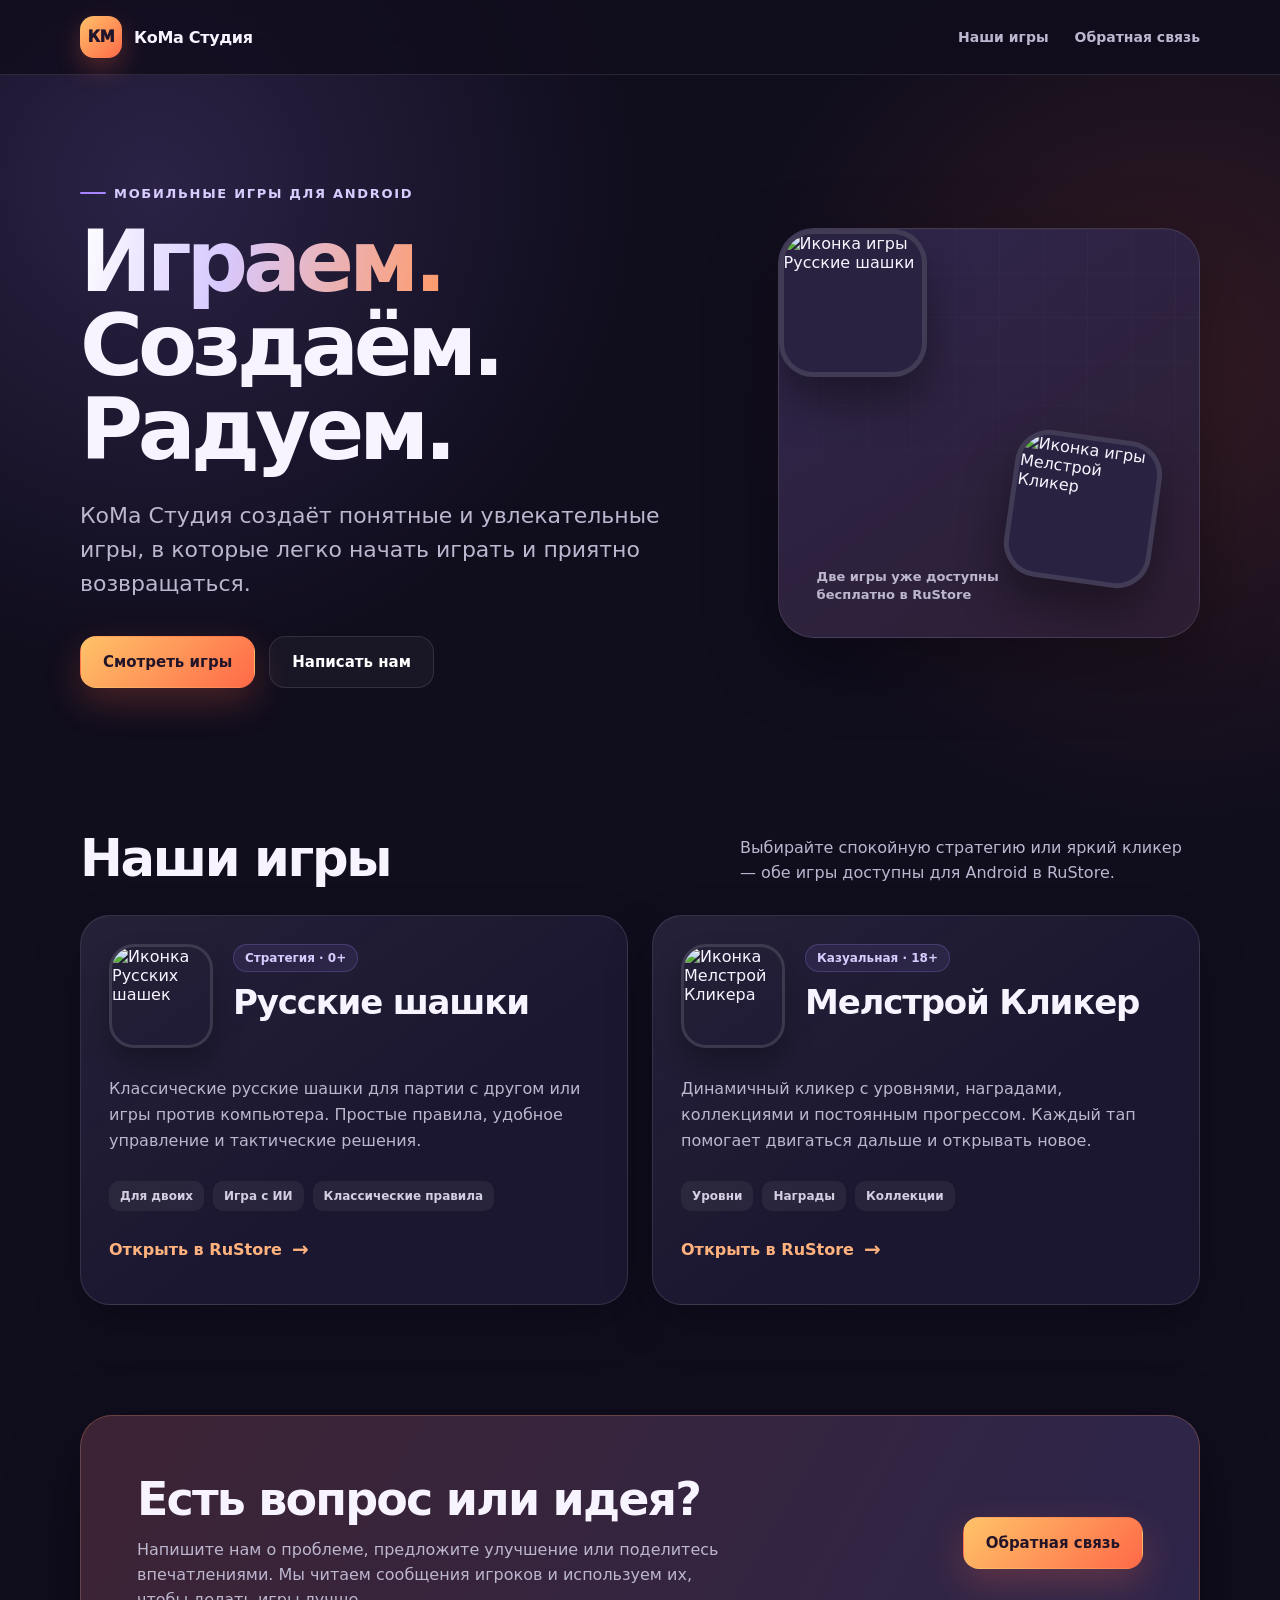
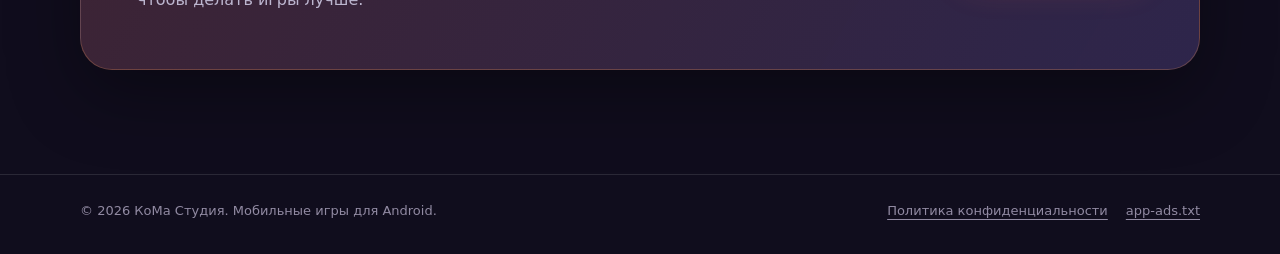
==== index.html @ 0d075122 "Исправить открытие формы из меню" ====
<!doctype html>
<html lang="ru">
<head>
  <meta charset="utf-8">
  <meta name="viewport" content="width=device-width, initial-scale=1">
  <meta name="theme-color" content="#17132a">
  <meta name="description" content="КоМа Студия — мобильные игры для Android. Играйте в русские шашки и яркий кликер, скачивайте игры в RuStore.">
  <meta property="og:type" content="website">
  <meta property="og:locale" content="ru_RU">
  <meta property="og:title" content="КоМа Студия — мобильные игры">
  <meta property="og:description" content="Наши игры для Android: русские шашки и яркий кликер. Скачать бесплатно в RuStore.">
  <meta property="og:image" content="https://kezerio.github.io/og.png">
  <meta property="og:url" content="https://kezerio.github.io/">
  <meta name="twitter:card" content="summary_large_image">
  <meta name="twitter:title" content="КоМа Студия — мобильные игры">
  <meta name="twitter:description" content="Наши игры для Android: русские шашки и яркий кликер. Скачать бесплатно в RuStore.">
  <meta name="twitter:image" content="https://kezerio.github.io/og.png">
  <title>КоМа Студия — мобильные игры</title>
  <style>
    :root {
      color-scheme: dark;
      --ink: #f8f4ff;
      --muted: #bcb6cf;
      --page: #100d1d;
      --surface: #1b1730;
      --line: rgba(255, 255, 255, 0.11);
      --accent-strong: #ff6948;
      --violet: #a785ff;
      --shadow: 0 24px 70px rgba(0, 0, 0, 0.34);
      font-family: Inter, ui-sans-serif, system-ui, -apple-system, BlinkMacSystemFont, "Segoe UI", sans-serif;
    }

    * { box-sizing: border-box; }
    html { scroll-behavior: smooth; }
    body {
      margin: 0;
      min-width: 320px;
      color: var(--ink);
      background:
        radial-gradient(circle at 12% 10%, rgba(167, 133, 255, 0.18), transparent 30rem),
        radial-gradient(circle at 92% 20%, rgba(255, 105, 72, 0.15), transparent 28rem),
        var(--page);
    }
    a { color: inherit; }
    .shell { width: min(1120px, calc(100% - 40px)); margin: 0 auto; }
    .site-header {
      position: sticky;
      top: 0;
      z-index: 20;
      border-bottom: 1px solid var(--line);
      background: rgba(16, 13, 29, 0.82);
      backdrop-filter: blur(18px);
    }
    .nav {
      min-height: 74px;
      display: flex;
      align-items: center;
      justify-content: space-between;
      gap: 24px;
    }
    .brand {
      display: inline-flex;
      align-items: center;
      gap: 12px;
      text-decoration: none;
      font-weight: 850;
      letter-spacing: -0.02em;
    }
    .brand-mark {
      display: grid;
      place-items: center;
      width: 42px;
      height: 42px;
      border-radius: 14px;
      color: #21152b;
      background: linear-gradient(135deg, #ffc16a, var(--accent-strong));
      box-shadow: 0 10px 26px rgba(255, 105, 72, 0.28);
      font-size: 15px;
      font-weight: 950;
    }
    .nav-links { display: flex; align-items: center; gap: 26px; color: var(--muted); font-size: 14px; font-weight: 700; }
    .nav-links a { text-decoration: none; transition: color 160ms ease; }
    .nav-links a:hover, .nav-links a:focus-visible { color: var(--ink); }
    .hero {
      padding: 104px 0 76px;
      display: grid;
      grid-template-columns: minmax(0, 1.2fr) minmax(280px, 0.8fr);
      align-items: center;
      gap: 64px;
    }
    .eyebrow {
      display: inline-flex;
      align-items: center;
      gap: 8px;
      margin: 0 0 18px;
      color: #d9ccff;
      font-size: 13px;
      font-weight: 850;
      letter-spacing: 0.13em;
      text-transform: uppercase;
    }
    .eyebrow::before { content: ""; width: 26px; height: 2px; border-radius: 999px; background: var(--violet); }
    h1 { max-width: 780px; margin: 0; font-size: clamp(48px, 7vw, 86px); line-height: 0.98; letter-spacing: -0.06em; }
    .gradient-text {
      color: transparent;
      background: linear-gradient(100deg, #fff 0%, #d7c9ff 40%, #ff9a68 100%);
      background-clip: text;
      -webkit-background-clip: text;
    }
    .hero-copy { max-width: 680px; margin: 28px 0 0; color: var(--muted); font-size: clamp(18px, 2vw, 22px); line-height: 1.55; }
    .hero-actions { display: flex; flex-wrap: wrap; gap: 14px; margin-top: 34px; }
    .button {
      display: inline-flex;
      min-height: 52px;
      align-items: center;
      justify-content: center;
      gap: 10px;
      padding: 0 22px;
      border: 1px solid transparent;
      border-radius: 16px;
      font-size: 15px;
      font-weight: 850;
      font-family: inherit;
      cursor: pointer;
      text-decoration: none;
      transition: transform 160ms ease, box-shadow 160ms ease, border-color 160ms ease;
    }
    .button:hover { transform: translateY(-2px); }
    .button-primary {
      color: #241428;
      background: linear-gradient(135deg, #ffc369, var(--accent-strong));
      box-shadow: 0 14px 36px rgba(255, 105, 72, 0.24);
    }
    .button-secondary { border-color: var(--line); background: rgba(255, 255, 255, 0.04); }
    .hero-panel {
      position: relative;
      min-height: 410px;
      overflow: hidden;
      border: 1px solid var(--line);
      border-radius: 36px;
      background: linear-gradient(145deg, rgba(167, 133, 255, 0.14), rgba(255, 105, 72, 0.08)), var(--surface);
      box-shadow: var(--shadow);
    }
    .hero-grid {
      position: absolute;
      inset: 0;
      opacity: 0.18;
      background-image: linear-gradient(rgba(255, 255, 255, 0.14) 1px, transparent 1px), linear-gradient(90deg, rgba(255, 255, 255, 0.14) 1px, transparent 1px);
      background-size: 44px 44px;
      mask-image: linear-gradient(to bottom, #000, transparent);
    }
    .floating-icon {
      position: absolute;
      width: 148px;
      aspect-ratio: 1;
      overflow: hidden;
      border: 5px solid rgba(255, 255, 255, 0.11);
      border-radius: 34px;
      box-shadow: 0 24px 45px rgba(0, 0, 0, 0.38);
      background: #292341;
    }
    .floating-icon img { width: 100%; height: 100%; display: block; object-fit: cover; }
    .floating-icon:first-of-type { top: 54px; left: 44px; transform: rotate(-7deg); }
    .floating-icon:last-of-type { right: 42px; bottom: 54px; transform: rotate(8deg); }
    .panel-label { position: absolute; left: 38px; bottom: 32px; max-width: 190px; margin: 0; color: var(--muted); font-size: 13px; font-weight: 750; line-height: 1.45; }
    .games { padding: 68px 0 110px; }
    .section-heading { display: flex; align-items: end; justify-content: space-between; gap: 24px; margin-bottom: 30px; }
    .section-heading h2 { margin: 0; font-size: clamp(34px, 4vw, 52px); line-height: 1.05; letter-spacing: -0.045em; }
    .section-heading p { max-width: 460px; margin: 0; color: var(--muted); line-height: 1.55; }
    .game-grid { display: grid; grid-template-columns: repeat(2, minmax(0, 1fr)); gap: 24px; }
    .game-card {
      min-height: 390px;
      padding: 28px;
      border: 1px solid var(--line);
      border-radius: 30px;
      background: linear-gradient(145deg, rgba(255, 255, 255, 0.045), transparent 58%), var(--surface);
      box-shadow: 0 18px 50px rgba(0, 0, 0, 0.2);
      transition: transform 180ms ease, border-color 180ms ease;
    }
    .game-card:hover { transform: translateY(-5px); border-color: rgba(255, 255, 255, 0.2); }
    .game-top { display: flex; align-items: flex-start; gap: 20px; }
    .game-icon { width: 104px; aspect-ratio: 1; flex: 0 0 auto; border: 3px solid rgba(255, 255, 255, 0.12); border-radius: 25px; object-fit: cover; box-shadow: 0 16px 28px rgba(0, 0, 0, 0.27); }
    .tag { display: inline-flex; align-items: center; min-height: 28px; padding: 0 11px; border: 1px solid rgba(167, 133, 255, 0.24); border-radius: 999px; color: #d8ccff; background: rgba(167, 133, 255, 0.09); font-size: 12px; font-weight: 850; }
    .game-card h3 { margin: 12px 0 0; font-size: clamp(24px, 3vw, 34px); line-height: 1.08; letter-spacing: -0.035em; }
    .game-description { margin: 28px 0; color: var(--muted); font-size: 16px; line-height: 1.6; }
    .game-meta { display: flex; flex-wrap: wrap; gap: 9px; margin-bottom: 26px; }
    .game-meta span { padding: 8px 11px; border-radius: 10px; color: #d5cee2; background: rgba(255, 255, 255, 0.055); font-size: 12px; font-weight: 750; }
    .card-link { display: inline-flex; align-items: center; gap: 10px; color: #ffb27e; font-weight: 850; text-decoration: none; }
    .card-link::after { content: "→"; font-size: 20px; transition: transform 160ms ease; }
    .card-link:hover::after { transform: translateX(4px); }
    .contact { padding: 0 0 104px; }
    .contact-card {
      display: flex;
      align-items: center;
      justify-content: space-between;
      gap: 40px;
      padding: clamp(30px, 5vw, 56px);
      border: 1px solid rgba(255, 159, 97, 0.25);
      border-radius: 32px;
      background: linear-gradient(120deg, rgba(255, 105, 72, 0.15), rgba(167, 133, 255, 0.13)), var(--surface);
      box-shadow: var(--shadow);
    }
    .contact-card h2 { margin: 0 0 12px; font-size: clamp(30px, 4vw, 46px); letter-spacing: -0.04em; }
    .contact-card p { max-width: 610px; margin: 0; color: var(--muted); line-height: 1.55; }
    footer { padding: 28px 0 36px; border-top: 1px solid var(--line); color: #918aa2; font-size: 13px; }
    .footer-row { display: flex; align-items: center; justify-content: space-between; gap: 24px; }
    .footer-links { display: flex; flex-wrap: wrap; gap: 18px; }
    .footer-links a { text-underline-offset: 4px; }
    body.modal-open { overflow: hidden; }
    .feedback-modal[hidden] { display: none; }
    .feedback-modal {
      position: fixed;
      inset: 0;
      z-index: 100;
      display: grid;
      place-items: center;
      padding: 20px;
      opacity: 0;
      transition: opacity 180ms ease;
    }
    .feedback-modal.is-open { opacity: 1; }
    .modal-backdrop { position: absolute; inset: 0; background: rgba(7, 5, 14, 0.78); backdrop-filter: blur(8px); }
    .modal-dialog {
      position: relative;
      width: min(620px, 100%);
      max-height: calc(100vh - 40px);
      overflow-y: auto;
      padding: clamp(24px, 5vw, 42px);
      border: 1px solid rgba(255, 255, 255, 0.14);
      border-radius: 30px;
      background: linear-gradient(145deg, rgba(167, 133, 255, 0.12), rgba(255, 105, 72, 0.08)), #19152c;
      box-shadow: 0 32px 90px rgba(0, 0, 0, 0.56);
      transform: translateY(14px) scale(0.98);
      transition: transform 180ms ease;
    }
    .feedback-modal.is-open .modal-dialog { transform: translateY(0) scale(1); }
    .modal-close {
      position: absolute;
      top: 18px;
      right: 18px;
      display: grid;
      place-items: center;
      width: 42px;
      height: 42px;
      padding: 0;
      border: 1px solid var(--line);
      border-radius: 14px;
      color: var(--ink);
      background: rgba(255, 255, 255, 0.05);
      font: inherit;
      font-size: 25px;
      cursor: pointer;
    }
    .modal-dialog h2 { margin: 0 52px 10px 0; font-size: clamp(29px, 5vw, 40px); letter-spacing: -0.04em; }
    .modal-intro { margin: 0 0 28px; color: var(--muted); line-height: 1.55; }
    .feedback-form { display: grid; gap: 18px; }
    .form-field { display: grid; gap: 8px; }
    .form-field label { font-size: 14px; font-weight: 800; }
    .form-field input, .form-field textarea {
      width: 100%;
      border: 1px solid rgba(255, 255, 255, 0.14);
      border-radius: 15px;
      color: var(--ink);
      background: rgba(8, 6, 17, 0.48);
      font: inherit;
      font-size: 16px;
      outline: none;
      transition: border-color 160ms ease, box-shadow 160ms ease;
    }
    .form-field input { min-height: 52px; padding: 0 16px; }
    .form-field textarea { min-height: 156px; padding: 14px 16px; line-height: 1.5; resize: vertical; }
    .form-field input:focus, .form-field textarea:focus { border-color: var(--violet); box-shadow: 0 0 0 3px rgba(167, 133, 255, 0.16); }
    .field-meta { display: flex; justify-content: flex-end; color: #958da8; font-size: 12px; }
    .privacy-note { margin: -2px 0 0; color: #a9a1ba; font-size: 12px; line-height: 1.5; }
    .privacy-note a { text-underline-offset: 3px; }
    .form-actions { display: flex; align-items: center; gap: 16px; }
    .form-status { flex: 1; min-height: 22px; margin: 0; color: var(--muted); font-size: 14px; line-height: 1.45; }
    .form-status.is-success { color: #aee9bf; }
    .form-status.is-error { color: #ffb2a2; }
    .feedback-form .button:disabled { cursor: wait; opacity: 0.65; transform: none; }
    .honeypot { position: absolute !important; left: -9999px !important; width: 1px !important; height: 1px !important; overflow: hidden !important; }
    :focus-visible { outline: 3px solid rgba(255, 176, 112, 0.8); outline-offset: 4px; }

    @media (max-width: 860px) {
      .hero { grid-template-columns: 1fr; padding-top: 72px; }
      .hero-panel { min-height: 360px; }
      .section-heading { align-items: flex-start; flex-direction: column; }
      .game-grid { grid-template-columns: 1fr; }
      .contact-card { align-items: flex-start; flex-direction: column; }
    }
    @media (max-width: 620px) {
      .shell { width: min(100% - 28px, 1120px); }
      .nav { min-height: 66px; }
      .nav-links a:first-child { display: none; }
      .nav-links { gap: 16px; }
      .hero { gap: 38px; padding: 58px 0 48px; }
      h1 { font-size: clamp(44px, 15vw, 64px); }
      .hero-copy { font-size: 17px; }
      .hero-actions, .hero-actions .button { width: 100%; }
      .hero-panel { min-height: 300px; border-radius: 26px; }
      .floating-icon { width: 118px; border-radius: 26px; }
      .floating-icon:first-of-type { top: 35px; left: 28px; }
      .floating-icon:last-of-type { right: 26px; bottom: 36px; }
      .panel-label { left: 26px; bottom: 24px; max-width: 150px; font-size: 11px; }
      .games { padding: 46px 0 76px; }
      .game-card { min-height: 0; padding: 22px; border-radius: 24px; }
      .game-icon { width: 82px; border-radius: 20px; }
      .game-card h3 { font-size: 25px; }
      .contact { padding-bottom: 76px; }
      .contact-card { border-radius: 24px; }
      .contact-card .button { width: 100%; }
      .feedback-modal { padding: 10px; align-items: end; }
      .modal-dialog { max-height: calc(100vh - 20px); padding: 26px 20px 22px; border-radius: 24px; }
      .modal-close { top: 14px; right: 14px; }
      .form-actions { align-items: stretch; flex-direction: column-reverse; }
      .feedback-form .button { width: 100%; }
      .footer-row { align-items: flex-start; flex-direction: column; }
    }
    @media (prefers-reduced-motion: reduce) {
      html { scroll-behavior: auto; }
      *, *::before, *::after { transition: none !important; }
    }
  </style>
</head>
<body>
  <header class="site-header">
    <div class="shell nav">
      <a class="brand" href="#top" aria-label="КоМа Студия — на главную"><span class="brand-mark" aria-hidden="true">КМ</span><span>КоМа Студия</span></a>
      <nav class="nav-links" aria-label="Основная навигация"><a href="#games">Наши игры</a><a class="js-open-feedback" href="#feedback-modal">Обратная связь</a></nav>
    </div>
  </header>

  <main id="top">
    <section class="shell hero" aria-labelledby="hero-title">
      <div>
        <p class="eyebrow">Мобильные игры для Android</p>
        <h1 id="hero-title"><span class="gradient-text">Играем.</span><br>Создаём. Радуем.</h1>
        <p class="hero-copy">КоМа Студия создаёт понятные и увлекательные игры, в которые легко начать играть и приятно возвращаться.</p>
        <div class="hero-actions">
          <a class="button button-primary" href="#games">Смотреть игры</a>
          <button class="button button-secondary js-open-feedback" type="button">Написать нам</button>
        </div>
      </div>
      <div class="hero-panel" aria-label="Игры КоМа Студии">
        <div class="hero-grid" aria-hidden="true"></div>
        <div class="floating-icon"><img src="https://static.rustore.ru/imgproxy/S_-r8M7lbxUd-ukBQhzLB4ZWll-Zy1n79whHn_9-prg/preset:vk_og_img/plain/https://static.rustore.ru/2026/8/10/66/apk/2063745241/content/ICON/3715ad90-2285-4666-ab97-f5ab9533d7c9.png@webp" alt="Иконка игры Русские шашки"></div>
        <div class="floating-icon"><img src="https://static.rustore.ru/imgproxy/599ypp7QAMEqnysWEGfSeEv78ctYdh4lO70l325EHQc/preset:vk_og_img/plain/https://static.rustore.ru/2026/3/27/b9/apk/2063703643/content/ICON/18bff51e-37ce-4ab2-9416-0dfbde1bba7f.png@webp" alt="Иконка игры Мелстрой Кликер"></div>
        <p class="panel-label">Две игры уже доступны бесплатно в RuStore</p>
      </div>
    </section>

    <section class="shell games" id="games" aria-labelledby="games-title">
      <div class="section-heading"><h2 id="games-title">Наши игры</h2><p>Выбирайте спокойную стратегию или яркий кликер — обе игры доступны для Android в RuStore.</p></div>
      <div class="game-grid">
        <article class="game-card">
          <div class="game-top">
            <img class="game-icon" src="https://static.rustore.ru/imgproxy/S_-r8M7lbxUd-ukBQhzLB4ZWll-Zy1n79whHn_9-prg/preset:vk_og_img/plain/https://static.rustore.ru/2026/8/10/66/apk/2063745241/content/ICON/3715ad90-2285-4666-ab97-f5ab9533d7c9.png@webp" alt="Иконка Русских шашек">
            <div><span class="tag">Стратегия · 0+</span><h3>Русские шашки</h3></div>
          </div>
          <p class="game-description">Классические русские шашки для партии с другом или игры против компьютера. Простые правила, удобное управление и тактические решения.</p>
          <div class="game-meta" aria-label="Особенности игры"><span>Для двоих</span><span>Игра с ИИ</span><span>Классические правила</span></div>
          <a class="card-link" href="https://www.rustore.ru/catalog/app/com.koma.russiancheckers" target="_blank" rel="noopener noreferrer">Открыть в RuStore</a>
        </article>

        <article class="game-card">
          <div class="game-top">
            <img class="game-icon" src="https://static.rustore.ru/imgproxy/599ypp7QAMEqnysWEGfSeEv78ctYdh4lO70l325EHQc/preset:vk_og_img/plain/https://static.rustore.ru/2026/3/27/b9/apk/2063703643/content/ICON/18bff51e-37ce-4ab2-9416-0dfbde1bba7f.png@webp" alt="Иконка Мелстрой Кликера">
            <div><span class="tag">Казуальная · 18+</span><h3>Мелстрой Кликер</h3></div>
          </div>
          <p class="game-description">Динамичный кликер с уровнями, наградами, коллекциями и постоянным прогрессом. Каждый тап помогает двигаться дальше и открывать новое.</p>
          <div class="game-meta" aria-label="Особенности игры"><span>Уровни</span><span>Награды</span><span>Коллекции</span></div>
          <a class="card-link" href="https://www.rustore.ru/catalog/app/com.mellstroy.clicker" target="_blank" rel="noopener noreferrer">Открыть в RuStore</a>
        </article>
      </div>
    </section>

    <section class="shell contact" id="contact" aria-labelledby="contact-title">
      <div class="contact-card">
        <div><h2 id="contact-title">Есть вопрос или идея?</h2><p>Напишите нам о проблеме, предложите улучшение или поделитесь впечатлениями. Мы читаем сообщения игроков и используем их, чтобы делать игры лучше.</p></div>
        <button class="button button-primary js-open-feedback" type="button">Обратная связь</button>
      </div>
    </section>
  </main>

  <footer>
    <div class="shell footer-row"><span>© 2026 КоМа Студия. Мобильные игры для Android.</span><div class="footer-links"><a href="/russian-checkers-privacy/">Политика конфиденциальности</a><a href="/app-ads.txt">app-ads.txt</a></div></div>
  </footer>

  <div class="feedback-modal" id="feedback-modal" hidden>
    <div class="modal-backdrop" data-close-feedback aria-hidden="true"></div>
    <div class="modal-dialog" role="dialog" aria-modal="true" aria-labelledby="feedback-title" aria-describedby="feedback-description">
      <button class="modal-close" type="button" data-close-feedback aria-label="Закрыть форму">×</button>
      <h2 id="feedback-title">Обратная связь</h2>
      <p class="modal-intro" id="feedback-description">Расскажите о проблеме, идее или впечатлениях от наших игр.</p>
      <form class="feedback-form" id="feedback-form" novalidate>
        <div class="form-field">
          <label for="feedback-name">Ваше имя</label>
          <input id="feedback-name" name="name" type="text" maxlength="80" autocomplete="name" placeholder="Как к вам обращаться" required>
        </div>
        <div class="form-field">
          <label for="feedback-email">Электронная почта</label>
          <input id="feedback-email" name="email" type="email" maxlength="254" autocomplete="email" inputmode="email" placeholder="name@example.com" required>
        </div>
        <div class="form-field">
          <label for="feedback-message">Сообщение</label>
          <textarea id="feedback-message" name="message" maxlength="3000" placeholder="Введите текст сообщения" required></textarea>
          <div class="field-meta"><span id="feedback-count">0 / 3000</span></div>
        </div>
        <div class="honeypot" aria-hidden="true"><label for="feedback-company">Компания</label><input id="feedback-company" name="_honey" type="text" tabindex="-1" autocomplete="off"></div>
        <p class="privacy-note">Нажимая «Отправить», вы соглашаетесь на передачу указанных данных сервису отправки сообщений для ответа. <a href="/russian-checkers-privacy/" target="_blank" rel="noopener noreferrer">Политика конфиденциальности</a>.</p>
        <div class="form-actions">
          <p class="form-status" id="feedback-status" role="status" aria-live="polite"></p>
          <button class="button button-primary" id="feedback-submit" type="submit">Отправить</button>
        </div>
      </form>
    </div>
  </div>

  <script>
    (() => {
      const modal = document.getElementById('feedback-modal');
      const dialog = modal.querySelector('.modal-dialog');
      const form = document.getElementById('feedback-form');
      const nameField = document.getElementById('feedback-name');
      const messageField = document.getElementById('feedback-message');
      const honeyField = document.getElementById('feedback-company');
      const count = document.getElementById('feedback-count');
      const status = document.getElementById('feedback-status');
      const submit = document.getElementById('feedback-submit');
      let lastFocused = null;

      const setStatus = (text, type = '') => {
        status.textContent = text;
        status.className = `form-status${type ? ` is-${type}` : ''}`;
      };

      const updateCount = () => { count.textContent = `${messageField.value.length} / 3000`; };

      const openModal = () => {
        lastFocused = document.activeElement;
        modal.hidden = false;
        document.body.classList.add('modal-open');
        requestAnimationFrame(() => {
          modal.classList.add('is-open');
          nameField.focus();
        });
      };

      const closeModal = () => {
        modal.classList.remove('is-open');
        document.body.classList.remove('modal-open');
        window.setTimeout(() => { modal.hidden = true; }, 180);
        if (lastFocused) lastFocused.focus();
      };

      document.querySelectorAll('.js-open-feedback').forEach((button) => button.addEventListener('click', (event) => {
        event.preventDefault();
        openModal();
      }));
      modal.querySelectorAll('[data-close-feedback]').forEach((button) => button.addEventListener('click', closeModal));
      messageField.addEventListener('input', updateCount);

      document.addEventListener('keydown', (event) => {
        if (modal.hidden) return;
        if (event.key === 'Escape') {
          event.preventDefault();
          closeModal();
          return;
        }
        if (event.key !== 'Tab') return;
        const focusable = [...dialog.querySelectorAll('button:not([disabled]), input:not([tabindex="-1"]), textarea, a[href]')];
        const first = focusable[0];
        const last = focusable[focusable.length - 1];
        if (event.shiftKey && document.activeElement === first) { event.preventDefault(); last.focus(); }
        if (!event.shiftKey && document.activeElement === last) { event.preventDefault(); first.focus(); }
      });

      form.addEventListener('submit', async (event) => {
        event.preventDefault();
        setStatus('');
        if (!form.checkValidity()) {
          form.reportValidity();
          return;
        }
        if (honeyField.value) return;

        submit.disabled = true;
        submit.textContent = 'Отправляем…';
        setStatus('Отправляем сообщение…');

        const formData = new FormData(form);
        const email = String(formData.get('email')).trim();
        const payload = {
          name: String(formData.get('name')).trim(),
          email,
          message: String(formData.get('message')).trim(),
          _replyto: email,
          _subject: 'Обратная связь — КоМа Студия',
          _template: 'table'
        };

        try {
          const response = await fetch('https://formsubmit.co/ajax/aniyurotaxo084@gmail.com', {
            method: 'POST',
            headers: { 'Content-Type': 'application/json', 'Accept': 'application/json' },
            body: JSON.stringify(payload)
          });
          if (!response.ok) throw new Error('Request failed');
          form.reset();
          updateCount();
          setStatus('Сообщение отправлено. Спасибо!', 'success');
        } catch (error) {
          setStatus('Не удалось отправить. Проверьте интернет и попробуйте ещё раз.', 'error');
        } finally {
          submit.disabled = false;
          submit.textContent = 'Отправить';
        }
      });
    })();
  </script>
</body>
</html>
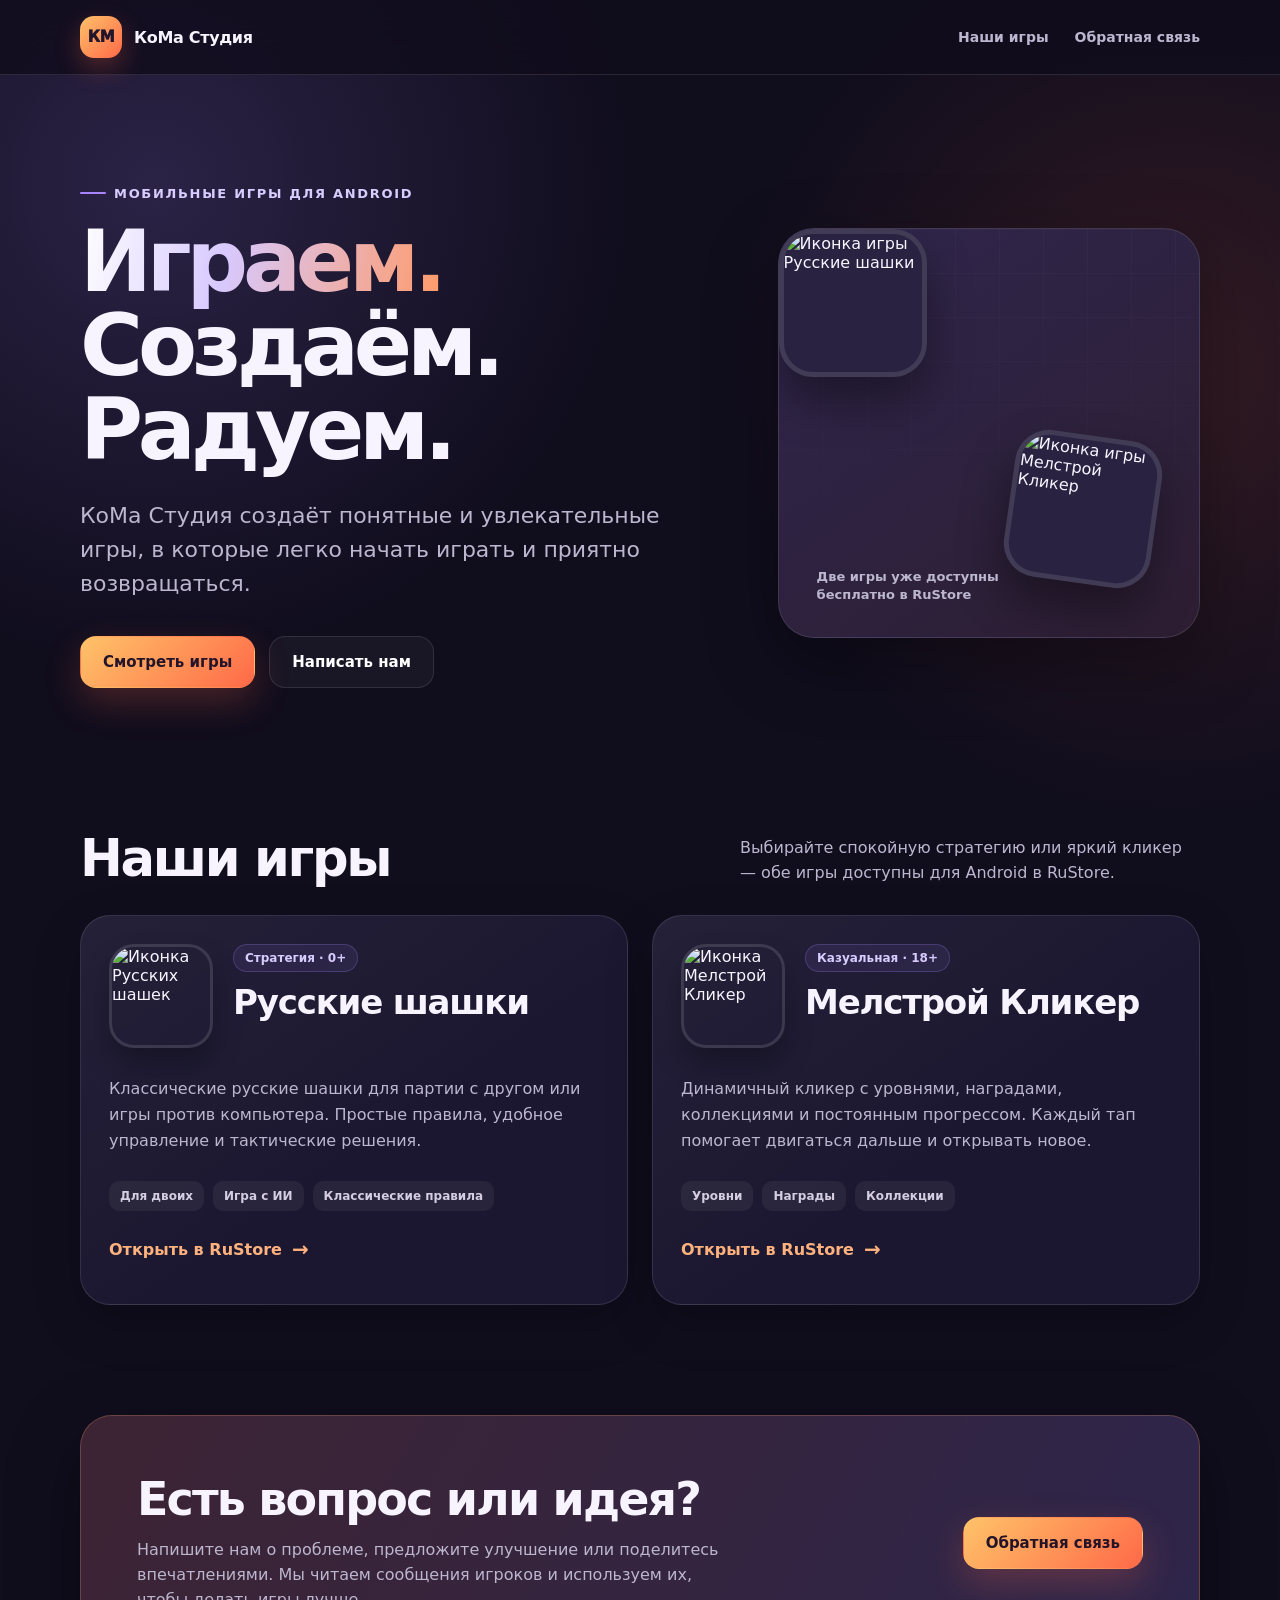
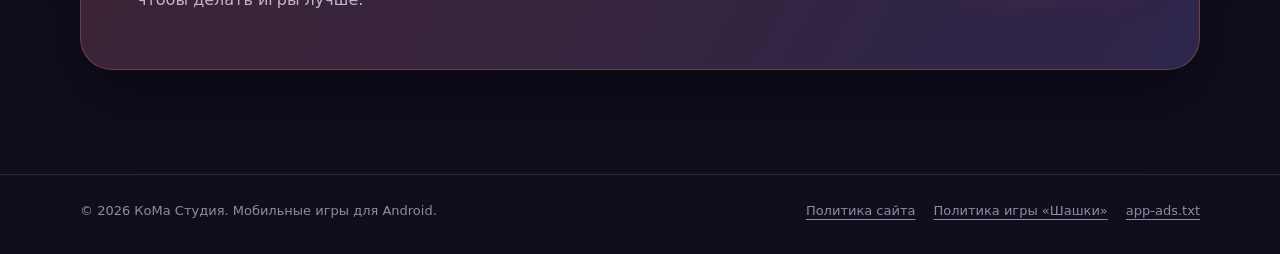
==== commit 6bee9e5d: "Добавить политику сайта и согласие на данные" ====
--- a/index.html
+++ b/index.html
@@ -4,6 +4,7 @@
   <meta charset="utf-8">
   <meta name="viewport" content="width=device-width, initial-scale=1">
   <meta name="theme-color" content="#17132a">
+  <meta name="referrer" content="no-referrer">
   <meta name="description" content="КоМа Студия — мобильные игры для Android. Играйте в русские шашки и яркий кликер, скачивайте игры в RuStore.">
   <meta property="og:type" content="website">
   <meta property="og:locale" content="ru_RU">
@@ -273,6 +274,10 @@
     .field-meta { display: flex; justify-content: flex-end; color: #958da8; font-size: 12px; }
     .privacy-note { margin: -2px 0 0; color: #a9a1ba; font-size: 12px; line-height: 1.5; }
     .privacy-note a { text-underline-offset: 3px; }
+    .consent-list { display: grid; gap: 12px; }
+    .consent-item { display: grid; grid-template-columns: 20px 1fr; align-items: start; gap: 10px; color: #c8c1d5; font-size: 13px; line-height: 1.5; cursor: pointer; }
+    .consent-item input { width: 18px; height: 18px; margin: 2px 0 0; accent-color: var(--accent-strong); }
+    .consent-item a { text-underline-offset: 3px; }
     .form-actions { display: flex; align-items: center; gap: 16px; }
     .form-status { flex: 1; min-height: 22px; margin: 0; color: var(--muted); font-size: 14px; line-height: 1.45; }
     .form-status.is-success { color: #aee9bf; }
@@ -343,8 +348,8 @@
       </div>
       <div class="hero-panel" aria-label="Игры КоМа Студии">
         <div class="hero-grid" aria-hidden="true"></div>
-        <div class="floating-icon"><img src="https://static.rustore.ru/imgproxy/S_-r8M7lbxUd-ukBQhzLB4ZWll-Zy1n79whHn_9-prg/preset:vk_og_img/plain/https://static.rustore.ru/2026/8/10/66/apk/2063745241/content/ICON/3715ad90-2285-4666-ab97-f5ab9533d7c9.png@webp" alt="Иконка игры Русские шашки"></div>
-        <div class="floating-icon"><img src="https://static.rustore.ru/imgproxy/599ypp7QAMEqnysWEGfSeEv78ctYdh4lO70l325EHQc/preset:vk_og_img/plain/https://static.rustore.ru/2026/3/27/b9/apk/2063703643/content/ICON/18bff51e-37ce-4ab2-9416-0dfbde1bba7f.png@webp" alt="Иконка игры Мелстрой Кликер"></div>
+        <div class="floating-icon"><img src="https://static.rustore.ru/imgproxy/S_-r8M7lbxUd-ukBQhzLB4ZWll-Zy1n79whHn_9-prg/preset:vk_og_img/plain/https://static.rustore.ru/2026/8/10/66/apk/2063745241/content/ICON/3715ad90-2285-4666-ab97-f5ab9533d7c9.png@webp" referrerpolicy="no-referrer" alt="Иконка игры Русские шашки"></div>
+        <div class="floating-icon"><img src="https://static.rustore.ru/imgproxy/599ypp7QAMEqnysWEGfSeEv78ctYdh4lO70l325EHQc/preset:vk_og_img/plain/https://static.rustore.ru/2026/3/27/b9/apk/2063703643/content/ICON/18bff51e-37ce-4ab2-9416-0dfbde1bba7f.png@webp" referrerpolicy="no-referrer" alt="Иконка игры Мелстрой Кликер"></div>
         <p class="panel-label">Две игры уже доступны бесплатно в RuStore</p>
       </div>
     </section>
@@ -354,7 +359,7 @@
       <div class="game-grid">
         <article class="game-card">
           <div class="game-top">
-            <img class="game-icon" src="https://static.rustore.ru/imgproxy/S_-r8M7lbxUd-ukBQhzLB4ZWll-Zy1n79whHn_9-prg/preset:vk_og_img/plain/https://static.rustore.ru/2026/8/10/66/apk/2063745241/content/ICON/3715ad90-2285-4666-ab97-f5ab9533d7c9.png@webp" alt="Иконка Русских шашек">
+            <img class="game-icon" src="https://static.rustore.ru/imgproxy/S_-r8M7lbxUd-ukBQhzLB4ZWll-Zy1n79whHn_9-prg/preset:vk_og_img/plain/https://static.rustore.ru/2026/8/10/66/apk/2063745241/content/ICON/3715ad90-2285-4666-ab97-f5ab9533d7c9.png@webp" referrerpolicy="no-referrer" alt="Иконка Русских шашек">
             <div><span class="tag">Стратегия · 0+</span><h3>Русские шашки</h3></div>
           </div>
           <p class="game-description">Классические русские шашки для партии с другом или игры против компьютера. Простые правила, удобное управление и тактические решения.</p>
@@ -364,7 +369,7 @@
 
         <article class="game-card">
           <div class="game-top">
-            <img class="game-icon" src="https://static.rustore.ru/imgproxy/599ypp7QAMEqnysWEGfSeEv78ctYdh4lO70l325EHQc/preset:vk_og_img/plain/https://static.rustore.ru/2026/3/27/b9/apk/2063703643/content/ICON/18bff51e-37ce-4ab2-9416-0dfbde1bba7f.png@webp" alt="Иконка Мелстрой Кликера">
+            <img class="game-icon" src="https://static.rustore.ru/imgproxy/599ypp7QAMEqnysWEGfSeEv78ctYdh4lO70l325EHQc/preset:vk_og_img/plain/https://static.rustore.ru/2026/3/27/b9/apk/2063703643/content/ICON/18bff51e-37ce-4ab2-9416-0dfbde1bba7f.png@webp" referrerpolicy="no-referrer" alt="Иконка Мелстрой Кликер">
             <div><span class="tag">Казуальная · 18+</span><h3>Мелстрой Кликер</h3></div>
           </div>
           <p class="game-description">Динамичный кликер с уровнями, наградами, коллекциями и постоянным прогрессом. Каждый тап помогает двигаться дальше и открывать новое.</p>
@@ -383,7 +388,7 @@
   </main>
 
   <footer>
-    <div class="shell footer-row"><span>© 2026 КоМа Студия. Мобильные игры для Android.</span><div class="footer-links"><a href="/russian-checkers-privacy/">Политика конфиденциальности</a><a href="/app-ads.txt">app-ads.txt</a></div></div>
+    <div class="shell footer-row"><span>© 2026 КоМа Студия. Мобильные игры для Android.</span><div class="footer-links"><a href="/site-privacy/">Политика сайта</a><a href="/russian-checkers-privacy/">Политика игры «Шашки»</a><a href="/app-ads.txt">app-ads.txt</a></div></div>
   </footer>
 
   <div class="feedback-modal" id="feedback-modal" hidden>
@@ -395,7 +400,7 @@
       <form class="feedback-form" id="feedback-form" novalidate>
         <div class="form-field">
           <label for="feedback-name">Ваше имя</label>
-          <input id="feedback-name" name="name" type="text" maxlength="80" autocomplete="name" placeholder="Как к вам обращаться" required>
+          <input id="feedback-name" name="name" type="text" maxlength="30" autocomplete="name" placeholder="Как к вам обращаться" required>
         </div>
         <div class="form-field">
           <label for="feedback-email">Электронная почта</label>
@@ -407,7 +412,11 @@
           <div class="field-meta"><span id="feedback-count">0 / 3000</span></div>
         </div>
         <div class="honeypot" aria-hidden="true"><label for="feedback-company">Компания</label><input id="feedback-company" name="_honey" type="text" tabindex="-1" autocomplete="off"></div>
-        <p class="privacy-note">Нажимая «Отправить», вы соглашаетесь на передачу указанных данных сервису отправки сообщений для ответа. <a href="/russian-checkers-privacy/" target="_blank" rel="noopener noreferrer">Политика конфиденциальности</a>.</p>
+        <p class="privacy-note">Не указывайте в сообщении паспортные, платёжные, медицинские и иные чувствительные сведения. Для доставки обращения используются FormSubmit и электронная почта.</p>
+        <div class="consent-list">
+          <label class="consent-item"><input id="feedback-consent" name="consent" type="checkbox" required><span>Я отдельно даю <a href="/personal-data-consent/" target="_blank" rel="noopener noreferrer">согласие на обработку персональных данных</a> и ознакомлен(а) с <a href="/site-privacy/" target="_blank" rel="noopener noreferrer">Политикой сайта</a>.</span></label>
+          <label class="consent-item"><input id="feedback-age" name="age_confirmation" type="checkbox" required><span>Мне исполнилось 18 лет либо обращение отправляет мой законный представитель.</span></label>
+        </div>
         <div class="form-actions">
           <p class="form-status" id="feedback-status" role="status" aria-live="polite"></p>
           <button class="button button-primary" id="feedback-submit" type="submit">Отправить</button>
@@ -424,6 +433,8 @@
       const nameField = document.getElementById('feedback-name');
       const messageField = document.getElementById('feedback-message');
       const honeyField = document.getElementById('feedback-company');
+      const consentField = document.getElementById('feedback-consent');
+      const ageField = document.getElementById('feedback-age');
       const count = document.getElementById('feedback-count');
       const status = document.getElementById('feedback-status');
       const submit = document.getElementById('feedback-submit');
@@ -494,6 +505,10 @@
           name: String(formData.get('name')).trim(),
           email,
           message: String(formData.get('message')).trim(),
+          consent_to_personal_data_processing: consentField.checked ? 'Да' : 'Нет',
+          age_confirmation: ageField.checked ? 'Да' : 'Нет',
+          submitted_from: 'https://kezerio.github.io/',
+          submitted_at: new Date().toISOString(),
           _replyto: email,
           _subject: 'Обратная связь — КоМа Студия',
           _template: 'table'
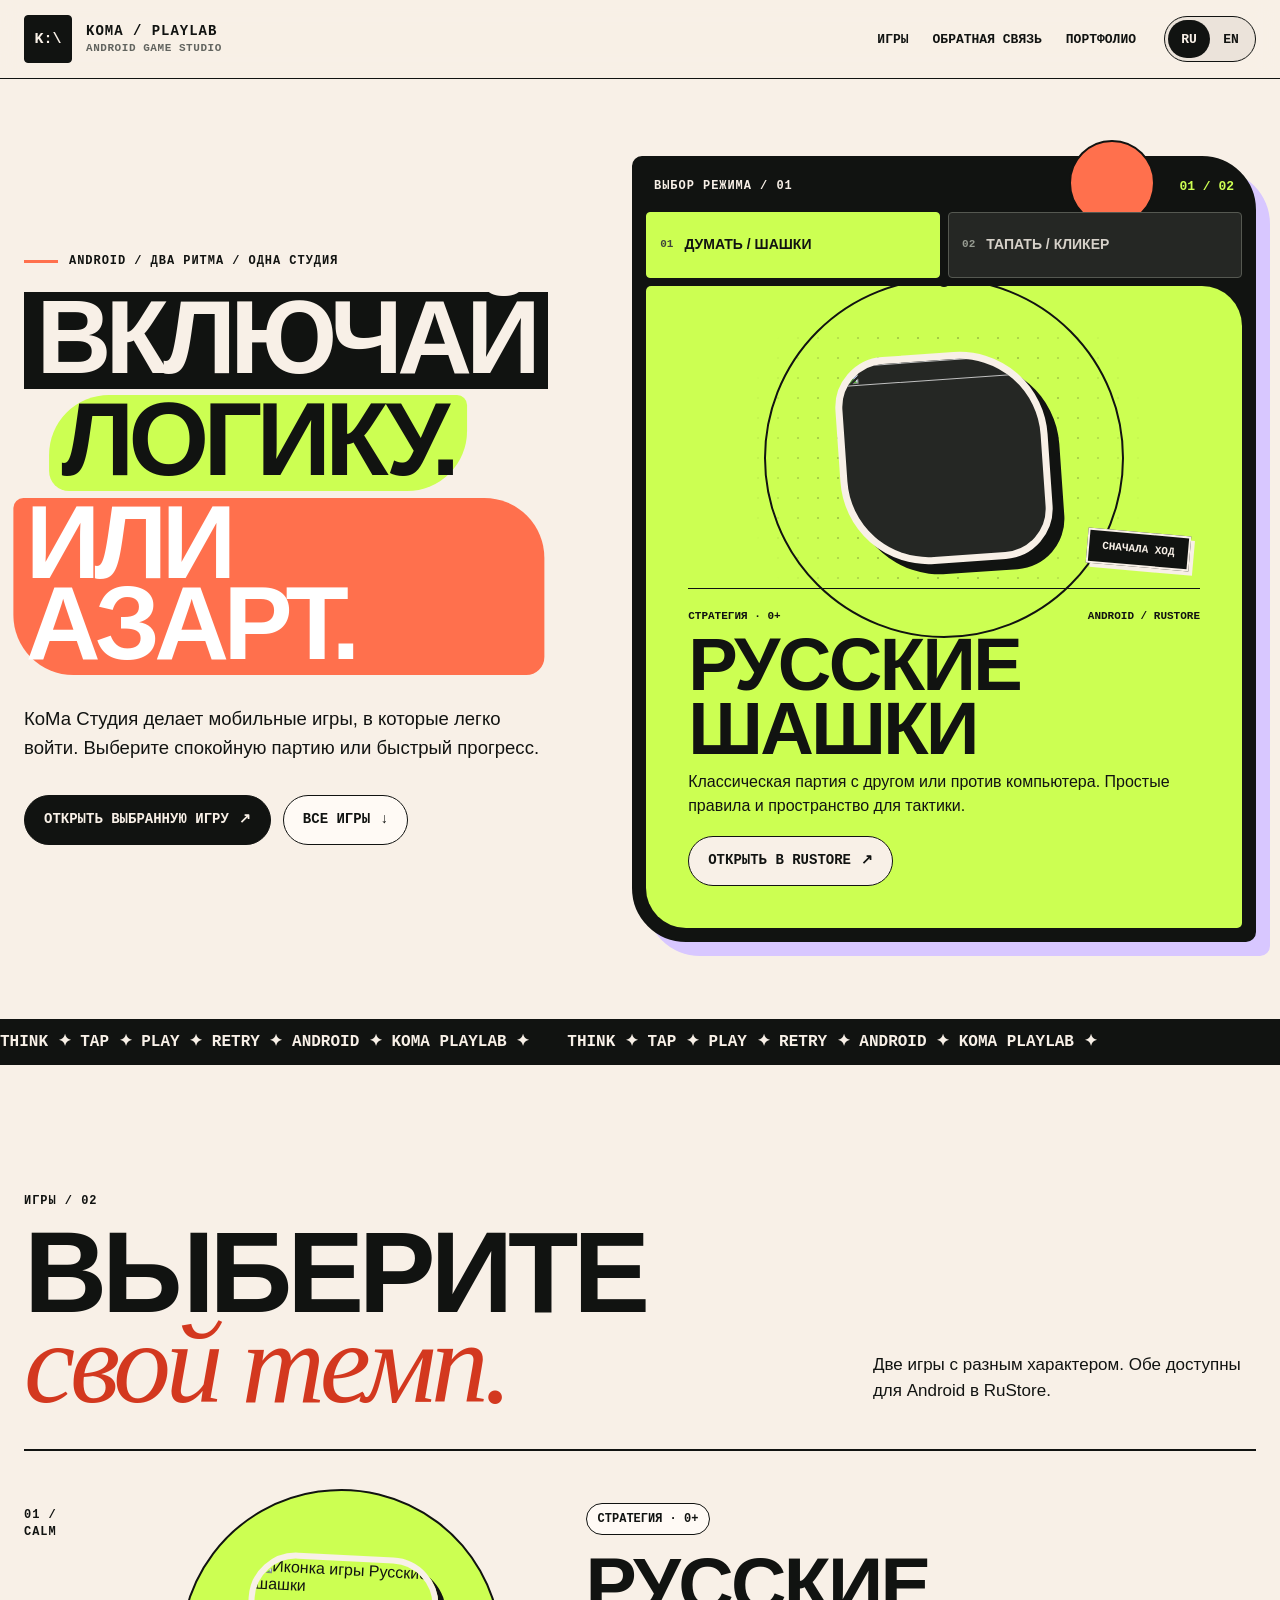
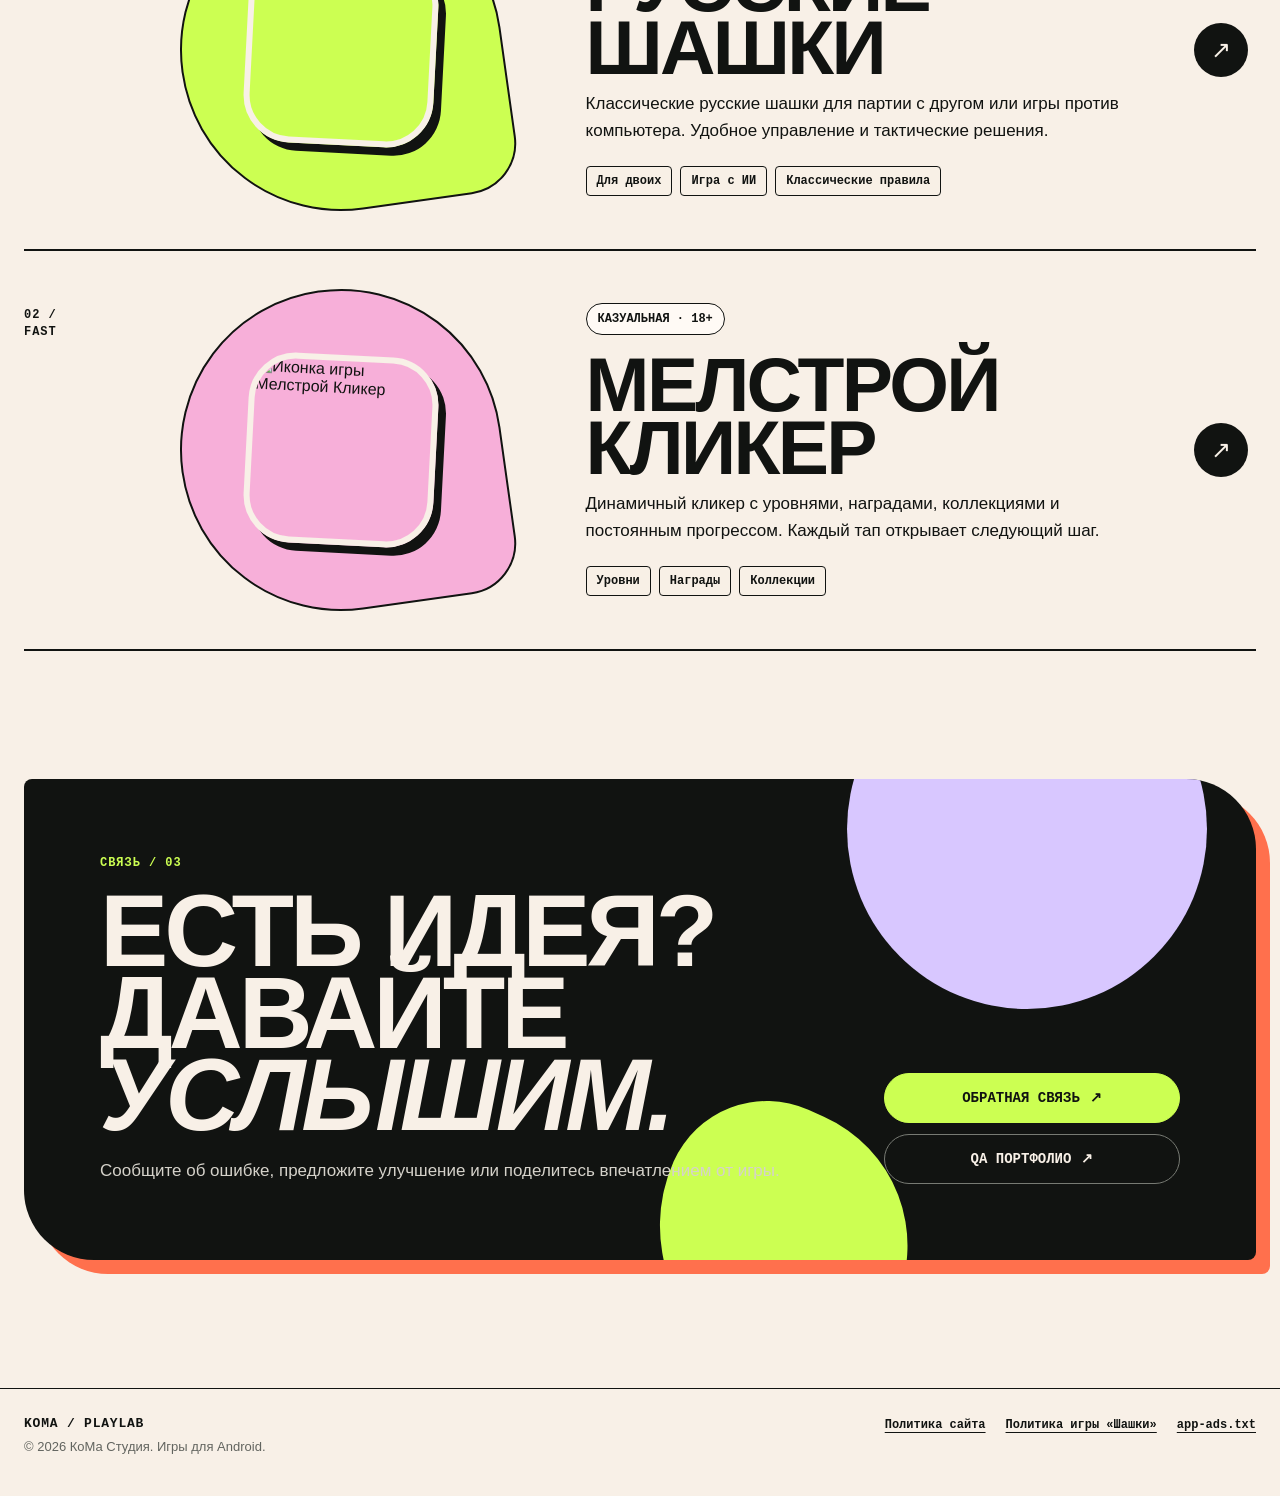
==== commit 7f73c730: "Redesign KoMa game hub with interactive play selector" ====
--- a/index.html
+++ b/index.html
@@ -3,535 +3,189 @@
 <head>
   <meta charset="utf-8">
   <meta name="viewport" content="width=device-width, initial-scale=1">
-  <meta name="theme-color" content="#17132a">
+  <meta name="theme-color" content="#f8f0e7">
   <meta name="referrer" content="no-referrer">
-  <meta name="description" content="КоМа Студия — мобильные игры для Android. Играйте в русские шашки и яркий кликер, скачивайте игры в RuStore.">
+  <meta name="description" content="КоМа Студия создаёт мобильные игры для Android. Русские шашки и Мелстрой Кликер доступны в RuStore.">
   <meta property="og:type" content="website">
   <meta property="og:locale" content="ru_RU">
-  <meta property="og:title" content="КоМа Студия — мобильные игры">
-  <meta property="og:description" content="Наши игры для Android: русские шашки и яркий кликер. Скачать бесплатно в RuStore.">
+  <meta property="og:title" content="КоМа Студия | Игры для Android">
+  <meta property="og:description" content="Два разных ритма игры: спокойная стратегия и динамичный кликер. Скачать бесплатно в RuStore.">
   <meta property="og:image" content="https://kezerio.github.io/og.png">
   <meta property="og:url" content="https://kezerio.github.io/">
   <meta name="twitter:card" content="summary_large_image">
-  <meta name="twitter:title" content="КоМа Студия — мобильные игры">
-  <meta name="twitter:description" content="Наши игры для Android: русские шашки и яркий кликер. Скачать бесплатно в RuStore.">
+  <meta name="twitter:title" content="КоМа Студия | Игры для Android">
+  <meta name="twitter:description" content="Русские шашки и Мелстрой Кликер для Android.">
   <meta name="twitter:image" content="https://kezerio.github.io/og.png">
-  <title>КоМа Студия — мобильные игры</title>
-  <style>
-    :root {
-      color-scheme: dark;
-      --ink: #f8f4ff;
-      --muted: #bcb6cf;
-      --page: #100d1d;
-      --surface: #1b1730;
-      --line: rgba(255, 255, 255, 0.11);
-      --accent-strong: #ff6948;
-      --violet: #a785ff;
-      --shadow: 0 24px 70px rgba(0, 0, 0, 0.34);
-      font-family: Inter, ui-sans-serif, system-ui, -apple-system, BlinkMacSystemFont, "Segoe UI", sans-serif;
-    }
-
-    * { box-sizing: border-box; }
-    html { scroll-behavior: smooth; }
-    body {
-      margin: 0;
-      min-width: 320px;
-      color: var(--ink);
-      background:
-        radial-gradient(circle at 12% 10%, rgba(167, 133, 255, 0.18), transparent 30rem),
-        radial-gradient(circle at 92% 20%, rgba(255, 105, 72, 0.15), transparent 28rem),
-        var(--page);
-    }
-    a { color: inherit; }
-    .shell { width: min(1120px, calc(100% - 40px)); margin: 0 auto; }
-    .site-header {
-      position: sticky;
-      top: 0;
-      z-index: 20;
-      border-bottom: 1px solid var(--line);
-      background: rgba(16, 13, 29, 0.82);
-      backdrop-filter: blur(18px);
-    }
-    .nav {
-      min-height: 74px;
-      display: flex;
-      align-items: center;
-      justify-content: space-between;
-      gap: 24px;
-    }
-    .brand {
-      display: inline-flex;
-      align-items: center;
-      gap: 12px;
-      text-decoration: none;
-      font-weight: 850;
-      letter-spacing: -0.02em;
-    }
-    .brand-mark {
-      display: grid;
-      place-items: center;
-      width: 42px;
-      height: 42px;
-      border-radius: 14px;
-      color: #21152b;
-      background: linear-gradient(135deg, #ffc16a, var(--accent-strong));
-      box-shadow: 0 10px 26px rgba(255, 105, 72, 0.28);
-      font-size: 15px;
-      font-weight: 950;
-    }
-    .nav-links { display: flex; align-items: center; gap: 26px; color: var(--muted); font-size: 14px; font-weight: 700; }
-    .nav-links a { text-decoration: none; transition: color 160ms ease; }
-    .nav-links a:hover, .nav-links a:focus-visible { color: var(--ink); }
-    .hero {
-      padding: 104px 0 76px;
-      display: grid;
-      grid-template-columns: minmax(0, 1.2fr) minmax(280px, 0.8fr);
-      align-items: center;
-      gap: 64px;
-    }
-    .eyebrow {
-      display: inline-flex;
-      align-items: center;
-      gap: 8px;
-      margin: 0 0 18px;
-      color: #d9ccff;
-      font-size: 13px;
-      font-weight: 850;
-      letter-spacing: 0.13em;
-      text-transform: uppercase;
-    }
-    .eyebrow::before { content: ""; width: 26px; height: 2px; border-radius: 999px; background: var(--violet); }
-    h1 { max-width: 780px; margin: 0; font-size: clamp(48px, 7vw, 86px); line-height: 0.98; letter-spacing: -0.06em; }
-    .gradient-text {
-      color: transparent;
-      background: linear-gradient(100deg, #fff 0%, #d7c9ff 40%, #ff9a68 100%);
-      background-clip: text;
-      -webkit-background-clip: text;
-    }
-    .hero-copy { max-width: 680px; margin: 28px 0 0; color: var(--muted); font-size: clamp(18px, 2vw, 22px); line-height: 1.55; }
-    .hero-actions { display: flex; flex-wrap: wrap; gap: 14px; margin-top: 34px; }
-    .button {
-      display: inline-flex;
-      min-height: 52px;
-      align-items: center;
-      justify-content: center;
-      gap: 10px;
-      padding: 0 22px;
-      border: 1px solid transparent;
-      border-radius: 16px;
-      font-size: 15px;
-      font-weight: 850;
-      font-family: inherit;
-      cursor: pointer;
-      text-decoration: none;
-      transition: transform 160ms ease, box-shadow 160ms ease, border-color 160ms ease;
-    }
-    .button:hover { transform: translateY(-2px); }
-    .button-primary {
-      color: #241428;
-      background: linear-gradient(135deg, #ffc369, var(--accent-strong));
-      box-shadow: 0 14px 36px rgba(255, 105, 72, 0.24);
-    }
-    .button-secondary { border-color: var(--line); background: rgba(255, 255, 255, 0.04); }
-    .hero-panel {
-      position: relative;
-      min-height: 410px;
-      overflow: hidden;
-      border: 1px solid var(--line);
-      border-radius: 36px;
-      background: linear-gradient(145deg, rgba(167, 133, 255, 0.14), rgba(255, 105, 72, 0.08)), var(--surface);
-      box-shadow: var(--shadow);
-    }
-    .hero-grid {
-      position: absolute;
-      inset: 0;
-      opacity: 0.18;
-      background-image: linear-gradient(rgba(255, 255, 255, 0.14) 1px, transparent 1px), linear-gradient(90deg, rgba(255, 255, 255, 0.14) 1px, transparent 1px);
-      background-size: 44px 44px;
-      mask-image: linear-gradient(to bottom, #000, transparent);
-    }
-    .floating-icon {
-      position: absolute;
-      width: 148px;
-      aspect-ratio: 1;
-      overflow: hidden;
-      border: 5px solid rgba(255, 255, 255, 0.11);
-      border-radius: 34px;
-      box-shadow: 0 24px 45px rgba(0, 0, 0, 0.38);
-      background: #292341;
-    }
-    .floating-icon img { width: 100%; height: 100%; display: block; object-fit: cover; }
-    .floating-icon:first-of-type { top: 54px; left: 44px; transform: rotate(-7deg); }
-    .floating-icon:last-of-type { right: 42px; bottom: 54px; transform: rotate(8deg); }
-    .panel-label { position: absolute; left: 38px; bottom: 32px; max-width: 190px; margin: 0; color: var(--muted); font-size: 13px; font-weight: 750; line-height: 1.45; }
-    .games { padding: 68px 0 110px; }
-    .section-heading { display: flex; align-items: end; justify-content: space-between; gap: 24px; margin-bottom: 30px; }
-    .section-heading h2 { margin: 0; font-size: clamp(34px, 4vw, 52px); line-height: 1.05; letter-spacing: -0.045em; }
-    .section-heading p { max-width: 460px; margin: 0; color: var(--muted); line-height: 1.55; }
-    .game-grid { display: grid; grid-template-columns: repeat(2, minmax(0, 1fr)); gap: 24px; }
-    .game-card {
-      min-height: 390px;
-      padding: 28px;
-      border: 1px solid var(--line);
-      border-radius: 30px;
-      background: linear-gradient(145deg, rgba(255, 255, 255, 0.045), transparent 58%), var(--surface);
-      box-shadow: 0 18px 50px rgba(0, 0, 0, 0.2);
-      transition: transform 180ms ease, border-color 180ms ease;
-    }
-    .game-card:hover { transform: translateY(-5px); border-color: rgba(255, 255, 255, 0.2); }
-    .game-top { display: flex; align-items: flex-start; gap: 20px; }
-    .game-icon { width: 104px; aspect-ratio: 1; flex: 0 0 auto; border: 3px solid rgba(255, 255, 255, 0.12); border-radius: 25px; object-fit: cover; box-shadow: 0 16px 28px rgba(0, 0, 0, 0.27); }
-    .tag { display: inline-flex; align-items: center; min-height: 28px; padding: 0 11px; border: 1px solid rgba(167, 133, 255, 0.24); border-radius: 999px; color: #d8ccff; background: rgba(167, 133, 255, 0.09); font-size: 12px; font-weight: 850; }
-    .game-card h3 { margin: 12px 0 0; font-size: clamp(24px, 3vw, 34px); line-height: 1.08; letter-spacing: -0.035em; }
-    .game-description { margin: 28px 0; color: var(--muted); font-size: 16px; line-height: 1.6; }
-    .game-meta { display: flex; flex-wrap: wrap; gap: 9px; margin-bottom: 26px; }
-    .game-meta span { padding: 8px 11px; border-radius: 10px; color: #d5cee2; background: rgba(255, 255, 255, 0.055); font-size: 12px; font-weight: 750; }
-    .card-link { display: inline-flex; align-items: center; gap: 10px; color: #ffb27e; font-weight: 850; text-decoration: none; }
-    .card-link::after { content: "→"; font-size: 20px; transition: transform 160ms ease; }
-    .card-link:hover::after { transform: translateX(4px); }
-    .contact { padding: 0 0 104px; }
-    .contact-card {
-      display: flex;
-      align-items: center;
-      justify-content: space-between;
-      gap: 40px;
-      padding: clamp(30px, 5vw, 56px);
-      border: 1px solid rgba(255, 159, 97, 0.25);
-      border-radius: 32px;
-      background: linear-gradient(120deg, rgba(255, 105, 72, 0.15), rgba(167, 133, 255, 0.13)), var(--surface);
-      box-shadow: var(--shadow);
-    }
-    .contact-card h2 { margin: 0 0 12px; font-size: clamp(30px, 4vw, 46px); letter-spacing: -0.04em; }
-    .contact-card p { max-width: 610px; margin: 0; color: var(--muted); line-height: 1.55; }
-    footer { padding: 28px 0 36px; border-top: 1px solid var(--line); color: #918aa2; font-size: 13px; }
-    .footer-row { display: flex; align-items: center; justify-content: space-between; gap: 24px; }
-    .footer-links { display: flex; flex-wrap: wrap; gap: 18px; }
-    .footer-links a { text-underline-offset: 4px; }
-    body.modal-open { overflow: hidden; }
-    .feedback-modal[hidden] { display: none; }
-    .feedback-modal {
-      position: fixed;
-      inset: 0;
-      z-index: 100;
-      display: grid;
-      place-items: center;
-      padding: 20px;
-      opacity: 0;
-      transition: opacity 180ms ease;
-    }
-    .feedback-modal.is-open { opacity: 1; }
-    .modal-backdrop { position: absolute; inset: 0; background: rgba(7, 5, 14, 0.78); backdrop-filter: blur(8px); }
-    .modal-dialog {
-      position: relative;
-      width: min(620px, 100%);
-      max-height: calc(100vh - 40px);
-      overflow-y: auto;
-      padding: clamp(24px, 5vw, 42px);
-      border: 1px solid rgba(255, 255, 255, 0.14);
-      border-radius: 30px;
-      background: linear-gradient(145deg, rgba(167, 133, 255, 0.12), rgba(255, 105, 72, 0.08)), #19152c;
-      box-shadow: 0 32px 90px rgba(0, 0, 0, 0.56);
-      transform: translateY(14px) scale(0.98);
-      transition: transform 180ms ease;
-    }
-    .feedback-modal.is-open .modal-dialog { transform: translateY(0) scale(1); }
-    .modal-close {
-      position: absolute;
-      top: 18px;
-      right: 18px;
-      display: grid;
-      place-items: center;
-      width: 42px;
-      height: 42px;
-      padding: 0;
-      border: 1px solid var(--line);
-      border-radius: 14px;
-      color: var(--ink);
-      background: rgba(255, 255, 255, 0.05);
-      font: inherit;
-      font-size: 25px;
-      cursor: pointer;
-    }
-    .modal-dialog h2 { margin: 0 52px 10px 0; font-size: clamp(29px, 5vw, 40px); letter-spacing: -0.04em; }
-    .modal-intro { margin: 0 0 28px; color: var(--muted); line-height: 1.55; }
-    .feedback-form { display: grid; gap: 18px; }
-    .form-field { display: grid; gap: 8px; }
-    .form-field label { font-size: 14px; font-weight: 800; }
-    .form-field input, .form-field textarea {
-      width: 100%;
-      border: 1px solid rgba(255, 255, 255, 0.14);
-      border-radius: 15px;
-      color: var(--ink);
-      background: rgba(8, 6, 17, 0.48);
-      font: inherit;
-      font-size: 16px;
-      outline: none;
-      transition: border-color 160ms ease, box-shadow 160ms ease;
-    }
-    .form-field input { min-height: 52px; padding: 0 16px; }
-    .form-field textarea { min-height: 156px; padding: 14px 16px; line-height: 1.5; resize: vertical; }
-    .form-field input:focus, .form-field textarea:focus { border-color: var(--violet); box-shadow: 0 0 0 3px rgba(167, 133, 255, 0.16); }
-    .field-meta { display: flex; justify-content: flex-end; color: #958da8; font-size: 12px; }
-    .privacy-note { margin: -2px 0 0; color: #a9a1ba; font-size: 12px; line-height: 1.5; }
-    .privacy-note a { text-underline-offset: 3px; }
-    .consent-list { display: grid; gap: 12px; }
-    .consent-item { display: grid; grid-template-columns: 20px 1fr; align-items: start; gap: 10px; color: #c8c1d5; font-size: 13px; line-height: 1.5; cursor: pointer; }
-    .consent-item input { width: 18px; height: 18px; margin: 2px 0 0; accent-color: var(--accent-strong); }
-    .consent-item a { text-underline-offset: 3px; }
-    .form-actions { display: flex; align-items: center; gap: 16px; }
-    .form-status { flex: 1; min-height: 22px; margin: 0; color: var(--muted); font-size: 14px; line-height: 1.45; }
-    .form-status.is-success { color: #aee9bf; }
-    .form-status.is-error { color: #ffb2a2; }
-    .feedback-form .button:disabled { cursor: wait; opacity: 0.65; transform: none; }
-    .honeypot { position: absolute !important; left: -9999px !important; width: 1px !important; height: 1px !important; overflow: hidden !important; }
-    :focus-visible { outline: 3px solid rgba(255, 176, 112, 0.8); outline-offset: 4px; }
-
-    @media (max-width: 860px) {
-      .hero { grid-template-columns: 1fr; padding-top: 72px; }
-      .hero-panel { min-height: 360px; }
-      .section-heading { align-items: flex-start; flex-direction: column; }
-      .game-grid { grid-template-columns: 1fr; }
-      .contact-card { align-items: flex-start; flex-direction: column; }
-    }
-    @media (max-width: 620px) {
-      .shell { width: min(100% - 28px, 1120px); }
-      .nav { min-height: 66px; }
-      .nav-links a:first-child { display: none; }
-      .nav-links { gap: 16px; }
-      .hero { gap: 38px; padding: 58px 0 48px; }
-      h1 { font-size: clamp(44px, 15vw, 64px); }
-      .hero-copy { font-size: 17px; }
-      .hero-actions, .hero-actions .button { width: 100%; }
-      .hero-panel { min-height: 300px; border-radius: 26px; }
-      .floating-icon { width: 118px; border-radius: 26px; }
-      .floating-icon:first-of-type { top: 35px; left: 28px; }
-      .floating-icon:last-of-type { right: 26px; bottom: 36px; }
-      .panel-label { left: 26px; bottom: 24px; max-width: 150px; font-size: 11px; }
-      .games { padding: 46px 0 76px; }
-      .game-card { min-height: 0; padding: 22px; border-radius: 24px; }
-      .game-icon { width: 82px; border-radius: 20px; }
-      .game-card h3 { font-size: 25px; }
-      .contact { padding-bottom: 76px; }
-      .contact-card { border-radius: 24px; }
-      .contact-card .button { width: 100%; }
-      .feedback-modal { padding: 10px; align-items: end; }
-      .modal-dialog { max-height: calc(100vh - 20px); padding: 26px 20px 22px; border-radius: 24px; }
-      .modal-close { top: 14px; right: 14px; }
-      .form-actions { align-items: stretch; flex-direction: column-reverse; }
-      .feedback-form .button { width: 100%; }
-      .footer-row { align-items: flex-start; flex-direction: column; }
-    }
-    @media (prefers-reduced-motion: reduce) {
-      html { scroll-behavior: auto; }
-      *, *::before, *::after { transition: none !important; }
-    }
-  </style>
+  <title>КоМа Студия | Игры для Android</title>
+  <link rel="stylesheet" href="assets/koma.css?v=20260905-play-pulse">
+  <script src="assets/koma.js?v=20260905-play-pulse" defer></script>
 </head>
 <body>
+  <a class="skip-link" href="#content" data-i18n="skip">К содержанию</a>
+
   <header class="site-header">
     <div class="shell nav">
-      <a class="brand" href="#top" aria-label="КоМа Студия — на главную"><span class="brand-mark" aria-hidden="true">КМ</span><span>КоМа Студия</span></a>
-      <nav class="nav-links" aria-label="Основная навигация"><a href="#games">Наши игры</a><a class="js-open-feedback" href="#feedback-modal">Обратная связь</a></nav>
+      <a class="brand" href="#top" data-brand aria-label="Запустить игровой импульс и вернуться наверх" data-i18n-aria="brandLabel">
+        <span class="brand-mark" aria-hidden="true">K:\</span>
+        <span class="brand-copy"><strong>KOMA / PLAYLAB</strong><small>ANDROID GAME STUDIO</small></span>
+      </a>
+      <nav class="nav-links" aria-label="Основная навигация" data-i18n-aria="navLabel">
+        <a href="#games" data-i18n="navGames">Игры</a>
+        <a href="#contact" data-i18n="navContact">Обратная связь</a>
+        <a href="https://kezerio.github.io/kezerio-qa-portfolio/" data-portfolio-link data-i18n="navPortfolio">Портфолио</a>
+      </nav>
+      <div class="language-switch" role="group" aria-label="Выбор языка" data-i18n-aria="languageLabel">
+        <button class="is-active" type="button" data-language="ru" aria-pressed="true">RU</button>
+        <button type="button" data-language="en" aria-pressed="false">EN</button>
+      </div>
     </div>
   </header>
 
-  <main id="top">
-    <section class="shell hero" aria-labelledby="hero-title">
-      <div>
-        <p class="eyebrow">Мобильные игры для Android</p>
-        <h1 id="hero-title"><span class="gradient-text">Играем.</span><br>Создаём. Радуем.</h1>
-        <p class="hero-copy">КоМа Студия создаёт понятные и увлекательные игры, в которые легко начать играть и приятно возвращаться.</p>
+  <main id="content">
+    <section class="shell hero" id="top" aria-labelledby="hero-title">
+      <div class="hero-copy reveal">
+        <p class="eyebrow" data-i18n="heroEyebrow">ANDROID / ДВА РИТМА / ОДНА СТУДИЯ</p>
+        <h1 id="hero-title">
+          <span class="hero-word hero-word--ink" data-i18n="heroWordOne">ВКЛЮЧАЙ</span>
+          <span class="hero-word hero-word--lime" data-i18n="heroWordTwo">ЛОГИКУ.</span>
+          <span class="hero-word hero-word--coral" data-i18n="heroWordThree">ИЛИ АЗАРТ.</span>
+        </h1>
+        <p class="hero-intro" data-i18n="heroIntro">КоМа Студия делает мобильные игры, в которые легко войти. Выберите спокойную партию или быстрый прогресс.</p>
         <div class="hero-actions">
-          <a class="button button-primary" href="#games">Смотреть игры</a>
-          <button class="button button-secondary js-open-feedback" type="button">Написать нам</button>
+          <a class="button button--ink" href="https://www.rustore.ru/catalog/app/com.koma.russiancheckers" target="_blank" rel="noopener noreferrer" data-active-store-link><span data-i18n="heroOpen">Открыть выбранную игру</span><span aria-hidden="true">↗</span></a>
+          <a class="button button--soft" href="#games"><span data-i18n="heroAll">Все игры</span><span aria-hidden="true">↓</span></a>
         </div>
       </div>
-      <div class="hero-panel" aria-label="Игры КоМа Студии">
-        <div class="hero-grid" aria-hidden="true"></div>
-        <div class="floating-icon"><img src="https://static.rustore.ru/imgproxy/S_-r8M7lbxUd-ukBQhzLB4ZWll-Zy1n79whHn_9-prg/preset:vk_og_img/plain/https://static.rustore.ru/2026/8/10/66/apk/2063745241/content/ICON/3715ad90-2285-4666-ab97-f5ab9533d7c9.png@webp" referrerpolicy="no-referrer" alt="Иконка игры Русские шашки"></div>
-        <div class="floating-icon"><img src="https://static.rustore.ru/imgproxy/599ypp7QAMEqnysWEGfSeEv78ctYdh4lO70l325EHQc/preset:vk_og_img/plain/https://static.rustore.ru/2026/3/27/b9/apk/2063703643/content/ICON/18bff51e-37ce-4ab2-9416-0dfbde1bba7f.png@webp" referrerpolicy="no-referrer" alt="Иконка игры Мелстрой Кликер"></div>
-        <p class="panel-label">Две игры уже доступны бесплатно в RuStore</p>
+
+      <div class="game-console reveal" data-console>
+        <div class="console-bar">
+          <p class="console-kicker" data-i18n="selectorLabel">ВЫБОР РЕЖИМА / 01</p>
+          <span class="console-counter" data-stage-counter>01 / 02</span>
+        </div>
+        <div class="game-tabs" role="tablist" aria-label="Выберите игру" data-i18n-aria="selectorAria">
+          <button class="game-tab is-active" id="tab-checkers" type="button" role="tab" aria-selected="true" aria-controls="game-stage" tabindex="0" data-game="checkers">
+            <span>01</span><strong data-i18n="tabCheckers">ДУМАТЬ / ШАШКИ</strong>
+          </button>
+          <button class="game-tab" id="tab-clicker" type="button" role="tab" aria-selected="false" aria-controls="game-stage" tabindex="-1" data-game="clicker">
+            <span>02</span><strong data-i18n="tabClicker">ТАПАТЬ / КЛИКЕР</strong>
+          </button>
+        </div>
+        <div class="game-stage" id="game-stage" role="tabpanel" aria-live="polite" aria-labelledby="tab-checkers" data-game-stage data-tone="lime">
+          <div class="stage-art" aria-hidden="true">
+            <div class="stage-cross"></div>
+            <div class="stage-ring"></div>
+            <img class="stage-icon" src="https://static.rustore.ru/imgproxy/S_-r8M7lbxUd-ukBQhzLB4ZWll-Zy1n79whHn_9-prg/preset:vk_og_img/plain/https://static.rustore.ru/2026/8/10/66/apk/2063745241/content/ICON/3715ad90-2285-4666-ab97-f5ab9533d7c9.png@webp" referrerpolicy="no-referrer" alt="" data-stage-icon>
+            <span class="stage-sticker" data-stage-sticker>THINK FIRST</span>
+          </div>
+          <div class="stage-copy">
+            <div class="stage-meta"><span class="stage-tag" data-stage-tag>СТРАТЕГИЯ · 0+</span><span class="stage-platform">ANDROID / RUSTORE</span></div>
+            <h2 data-stage-title>Русские шашки</h2>
+            <p class="stage-description" data-stage-description>Классическая партия с другом или против компьютера. Простые правила и пространство для тактики.</p>
+            <a class="button stage-link" href="https://www.rustore.ru/catalog/app/com.koma.russiancheckers" target="_blank" rel="noopener noreferrer" data-stage-link><span data-stage-link-label>Открыть в RuStore</span><span aria-hidden="true">↗</span></a>
+          </div>
+        </div>
       </div>
     </section>
 
+    <div class="ticker" aria-hidden="true">
+      <div class="ticker-track">
+        <span>THINK ✦ TAP ✦ PLAY ✦ RETRY ✦ ANDROID ✦ KOMA PLAYLAB ✦ </span>
+        <span>THINK ✦ TAP ✦ PLAY ✦ RETRY ✦ ANDROID ✦ KOMA PLAYLAB ✦ </span>
+      </div>
+    </div>
+
     <section class="shell games" id="games" aria-labelledby="games-title">
-      <div class="section-heading"><h2 id="games-title">Наши игры</h2><p>Выбирайте спокойную стратегию или яркий кликер — обе игры доступны для Android в RuStore.</p></div>
-      <div class="game-grid">
-        <article class="game-card">
-          <div class="game-top">
-            <img class="game-icon" src="https://static.rustore.ru/imgproxy/S_-r8M7lbxUd-ukBQhzLB4ZWll-Zy1n79whHn_9-prg/preset:vk_og_img/plain/https://static.rustore.ru/2026/8/10/66/apk/2063745241/content/ICON/3715ad90-2285-4666-ab97-f5ab9533d7c9.png@webp" referrerpolicy="no-referrer" alt="Иконка Русских шашек">
-            <div><span class="tag">Стратегия · 0+</span><h3>Русские шашки</h3></div>
+      <div class="section-head reveal">
+        <div><p class="section-code" data-i18n="gamesCode">ИГРЫ / 02</p><h2 id="games-title" data-i18n-html="gamesTitle">Выберите<br><i>свой темп.</i></h2></div>
+        <p data-i18n="gamesIntro">Две игры с разным характером. Обе доступны для Android в RuStore.</p>
+      </div>
+
+      <div class="game-list">
+        <article class="game-card reveal" data-tone="lilac">
+          <span class="game-index">01 / CALM</span>
+          <div class="game-visual" data-tilt-card>
+            <img src="https://static.rustore.ru/imgproxy/S_-r8M7lbxUd-ukBQhzLB4ZWll-Zy1n79whHn_9-prg/preset:vk_og_img/plain/https://static.rustore.ru/2026/8/10/66/apk/2063745241/content/ICON/3715ad90-2285-4666-ab97-f5ab9533d7c9.png@webp" referrerpolicy="no-referrer" alt="Иконка игры Русские шашки" data-i18n-alt="checkersAlt">
           </div>
-          <p class="game-description">Классические русские шашки для партии с другом или игры против компьютера. Простые правила, удобное управление и тактические решения.</p>
-          <div class="game-meta" aria-label="Особенности игры"><span>Для двоих</span><span>Игра с ИИ</span><span>Классические правила</span></div>
-          <a class="card-link" href="https://www.rustore.ru/catalog/app/com.koma.russiancheckers" target="_blank" rel="noopener noreferrer">Открыть в RuStore</a>
+          <div class="game-content">
+            <span class="tag" data-i18n="checkersTag">Стратегия · 0+</span>
+            <h3 data-i18n="checkersTitle">Русские шашки</h3>
+            <p class="game-description" data-i18n="checkersDescription">Классические русские шашки для партии с другом или игры против компьютера. Удобное управление и тактические решения.</p>
+            <div class="game-meta" aria-label="Особенности игры" data-i18n-aria="featuresLabel"><span data-i18n="checkersFeatureOne">Для двоих</span><span data-i18n="checkersFeatureTwo">Игра с ИИ</span><span data-i18n="checkersFeatureThree">Классические правила</span></div>
+          </div>
+          <a class="game-open" href="https://www.rustore.ru/catalog/app/com.koma.russiancheckers" target="_blank" rel="noopener noreferrer" aria-label="Открыть Русские шашки в RuStore" data-i18n-aria="checkersOpen" data-magnetic>↗</a>
         </article>
 
-        <article class="game-card">
-          <div class="game-top">
-            <img class="game-icon" src="https://static.rustore.ru/imgproxy/599ypp7QAMEqnysWEGfSeEv78ctYdh4lO70l325EHQc/preset:vk_og_img/plain/https://static.rustore.ru/2026/3/27/b9/apk/2063703643/content/ICON/18bff51e-37ce-4ab2-9416-0dfbde1bba7f.png@webp" referrerpolicy="no-referrer" alt="Иконка Мелстрой Кликер">
-            <div><span class="tag">Казуальная · 18+</span><h3>Мелстрой Кликер</h3></div>
+        <article class="game-card reveal" data-tone="coral">
+          <span class="game-index">02 / FAST</span>
+          <div class="game-visual" data-tilt-card>
+            <img src="https://static.rustore.ru/imgproxy/599ypp7QAMEqnysWEGfSeEv78ctYdh4lO70l325EHQc/preset:vk_og_img/plain/https://static.rustore.ru/2026/3/27/b9/apk/2063703643/content/ICON/18bff51e-37ce-4ab2-9416-0dfbde1bba7f.png@webp" referrerpolicy="no-referrer" alt="Иконка игры Мелстрой Кликер" data-i18n-alt="clickerAlt">
           </div>
-          <p class="game-description">Динамичный кликер с уровнями, наградами, коллекциями и постоянным прогрессом. Каждый тап помогает двигаться дальше и открывать новое.</p>
-          <div class="game-meta" aria-label="Особенности игры"><span>Уровни</span><span>Награды</span><span>Коллекции</span></div>
-          <a class="card-link" href="https://www.rustore.ru/catalog/app/com.mellstroy.clicker" target="_blank" rel="noopener noreferrer">Открыть в RuStore</a>
+          <div class="game-content">
+            <span class="tag" data-i18n="clickerTag">Казуальная · 18+</span>
+            <h3 data-i18n="clickerTitle">Мелстрой Кликер</h3>
+            <p class="game-description" data-i18n="clickerDescription">Динамичный кликер с уровнями, наградами, коллекциями и постоянным прогрессом. Каждый тап открывает следующий шаг.</p>
+            <div class="game-meta" aria-label="Особенности игры" data-i18n-aria="featuresLabel"><span data-i18n="clickerFeatureOne">Уровни</span><span data-i18n="clickerFeatureTwo">Награды</span><span data-i18n="clickerFeatureThree">Коллекции</span></div>
+          </div>
+          <a class="game-open" href="https://www.rustore.ru/catalog/app/com.mellstroy.clicker" target="_blank" rel="noopener noreferrer" aria-label="Открыть Мелстрой Кликер в RuStore" data-i18n-aria="clickerOpen" data-magnetic>↗</a>
         </article>
       </div>
     </section>
 
     <section class="shell contact" id="contact" aria-labelledby="contact-title">
-      <div class="contact-card">
-        <div><h2 id="contact-title">Есть вопрос или идея?</h2><p>Напишите нам о проблеме, предложите улучшение или поделитесь впечатлениями. Мы читаем сообщения игроков и используем их, чтобы делать игры лучше.</p></div>
-        <button class="button button-primary js-open-feedback" type="button">Обратная связь</button>
+      <div class="contact-card reveal">
+        <div class="contact-copy">
+          <p class="contact-code" data-i18n="contactCode">СВЯЗЬ / 03</p>
+          <h2 id="contact-title" data-i18n-html="contactTitle">Есть идея?<br>Давайте <i>услышим.</i></h2>
+          <p data-i18n="contactText">Сообщите об ошибке, предложите улучшение или поделитесь впечатлением от игры.</p>
+        </div>
+        <div class="contact-actions">
+          <button class="button button--light" type="button" data-feedback-open><span data-i18n="feedbackOpen">Обратная связь</span><span aria-hidden="true">↗</span></button>
+          <a class="button button--ghost" href="https://kezerio.github.io/kezerio-qa-portfolio/" data-portfolio-link><span data-i18n="portfolioOpen">QA портфолио</span><span aria-hidden="true">↗</span></a>
+        </div>
       </div>
     </section>
   </main>
 
-  <footer>
-    <div class="shell footer-row"><span>© 2026 КоМа Студия. Мобильные игры для Android.</span><div class="footer-links"><a href="/site-privacy/">Политика сайта</a><a href="/russian-checkers-privacy/">Политика игры «Шашки»</a><a href="/app-ads.txt">app-ads.txt</a></div></div>
+  <footer class="site-footer">
+    <div class="shell footer-row">
+      <div class="footer-brand"><strong>KOMA / PLAYLAB</strong><span data-i18n="footerText">© 2026 КоМа Студия. Игры для Android.</span></div>
+      <div class="footer-links">
+        <a href="site-privacy/" data-site-privacy-link data-i18n="privacyLink">Политика сайта</a>
+        <a href="russian-checkers-privacy/" data-i18n="checkersPrivacyLink">Политика игры «Шашки»</a>
+        <a href="app-ads.txt">app-ads.txt</a>
+      </div>
+    </div>
   </footer>
 
-  <div class="feedback-modal" id="feedback-modal" hidden>
-    <div class="modal-backdrop" data-close-feedback aria-hidden="true"></div>
-    <div class="modal-dialog" role="dialog" aria-modal="true" aria-labelledby="feedback-title" aria-describedby="feedback-description">
-      <button class="modal-close" type="button" data-close-feedback aria-label="Закрыть форму">×</button>
-      <h2 id="feedback-title">Обратная связь</h2>
-      <p class="modal-intro" id="feedback-description">Расскажите о проблеме, идее или впечатлениях от наших игр.</p>
-      <form class="feedback-form" id="feedback-form" novalidate>
-        <div class="form-field">
-          <label for="feedback-name">Ваше имя</label>
-          <input id="feedback-name" name="name" type="text" maxlength="30" autocomplete="name" placeholder="Как к вам обращаться" required>
-        </div>
-        <div class="form-field">
-          <label for="feedback-email">Электронная почта</label>
-          <input id="feedback-email" name="email" type="email" maxlength="254" autocomplete="email" inputmode="email" placeholder="name@example.com" required>
-        </div>
-        <div class="form-field">
-          <label for="feedback-message">Сообщение</label>
-          <textarea id="feedback-message" name="message" maxlength="3000" placeholder="Введите текст сообщения" required></textarea>
-          <div class="field-meta"><span id="feedback-count">0 / 3000</span></div>
-        </div>
-        <div class="honeypot" aria-hidden="true"><label for="feedback-company">Компания</label><input id="feedback-company" name="_honey" type="text" tabindex="-1" autocomplete="off"></div>
-        <p class="privacy-note">Не указывайте в сообщении паспортные, платёжные, медицинские и иные чувствительные сведения. Для доставки обращения используются FormSubmit и электронная почта.</p>
-        <div class="consent-list">
-          <label class="consent-item"><input id="feedback-consent" name="consent" type="checkbox" required><span>Я отдельно даю <a href="/personal-data-consent/" target="_blank" rel="noopener noreferrer">согласие на обработку персональных данных</a> и ознакомлен(а) с <a href="/site-privacy/" target="_blank" rel="noopener noreferrer">Политикой сайта</a>.</span></label>
-          <label class="consent-item"><input id="feedback-age" name="age_confirmation" type="checkbox" required><span>Мне исполнилось 18 лет либо обращение отправляет мой законный представитель.</span></label>
-        </div>
-        <div class="form-actions">
-          <p class="form-status" id="feedback-status" role="status" aria-live="polite"></p>
-          <button class="button button-primary" id="feedback-submit" type="submit">Отправить</button>
-        </div>
-      </form>
-    </div>
-  </div>
+  <button class="back-to-top" type="button" data-back-to-top aria-label="Наверх"><span aria-hidden="true">↑</span></button>
+  <div class="sr-only" role="status" aria-live="polite" data-brand-status></div>
 
-  <script>
-    (() => {
-      const modal = document.getElementById('feedback-modal');
-      const dialog = modal.querySelector('.modal-dialog');
-      const form = document.getElementById('feedback-form');
-      const nameField = document.getElementById('feedback-name');
-      const messageField = document.getElementById('feedback-message');
-      const honeyField = document.getElementById('feedback-company');
-      const consentField = document.getElementById('feedback-consent');
-      const ageField = document.getElementById('feedback-age');
-      const count = document.getElementById('feedback-count');
-      const status = document.getElementById('feedback-status');
-      const submit = document.getElementById('feedback-submit');
-      let lastFocused = null;
-
-      const setStatus = (text, type = '') => {
-        status.textContent = text;
-        status.className = `form-status${type ? ` is-${type}` : ''}`;
-      };
-
-      const updateCount = () => { count.textContent = `${messageField.value.length} / 3000`; };
-
-      const openModal = () => {
-        lastFocused = document.activeElement;
-        modal.hidden = false;
-        document.body.classList.add('modal-open');
-        requestAnimationFrame(() => {
-          modal.classList.add('is-open');
-          nameField.focus();
-        });
-      };
-
-      const closeModal = () => {
-        modal.classList.remove('is-open');
-        document.body.classList.remove('modal-open');
-        window.setTimeout(() => { modal.hidden = true; }, 180);
-        if (lastFocused) lastFocused.focus();
-      };
-
-      document.querySelectorAll('.js-open-feedback').forEach((button) => button.addEventListener('click', (event) => {
-        event.preventDefault();
-        openModal();
-      }));
-      modal.querySelectorAll('[data-close-feedback]').forEach((button) => button.addEventListener('click', closeModal));
-      messageField.addEventListener('input', updateCount);
-
-      document.addEventListener('keydown', (event) => {
-        if (modal.hidden) return;
-        if (event.key === 'Escape') {
-          event.preventDefault();
-          closeModal();
-          return;
-        }
-        if (event.key !== 'Tab') return;
-        const focusable = [...dialog.querySelectorAll('button:not([disabled]), input:not([tabindex="-1"]), textarea, a[href]')];
-        const first = focusable[0];
-        const last = focusable[focusable.length - 1];
-        if (event.shiftKey && document.activeElement === first) { event.preventDefault(); last.focus(); }
-        if (!event.shiftKey && document.activeElement === last) { event.preventDefault(); first.focus(); }
-      });
-
-      form.addEventListener('submit', async (event) => {
-        event.preventDefault();
-        setStatus('');
-        if (!form.checkValidity()) {
-          form.reportValidity();
-          return;
-        }
-        if (honeyField.value) return;
-
-        submit.disabled = true;
-        submit.textContent = 'Отправляем…';
-        setStatus('Отправляем сообщение…');
-
-        const formData = new FormData(form);
-        const email = String(formData.get('email')).trim();
-        const payload = {
-          name: String(formData.get('name')).trim(),
-          email,
-          message: String(formData.get('message')).trim(),
-          consent_to_personal_data_processing: consentField.checked ? 'Да' : 'Нет',
-          age_confirmation: ageField.checked ? 'Да' : 'Нет',
-          submitted_from: 'https://kezerio.github.io/',
-          submitted_at: new Date().toISOString(),
-          _replyto: email,
-          _subject: 'Обратная связь — КоМа Студия',
-          _template: 'table'
-        };
-
-        try {
-          const response = await fetch('https://formsubmit.co/ajax/aniyurotaxo084@gmail.com', {
-            method: 'POST',
-            headers: { 'Content-Type': 'application/json', 'Accept': 'application/json' },
-            body: JSON.stringify(payload)
-          });
-          if (!response.ok) throw new Error('Request failed');
-          form.reset();
-          updateCount();
-          setStatus('Сообщение отправлено. Спасибо!', 'success');
-        } catch (error) {
-          setStatus('Не удалось отправить. Проверьте интернет и попробуйте ещё раз.', 'error');
-        } finally {
-          submit.disabled = false;
-          submit.textContent = 'Отправить';
-        }
-      });
-    })();
-  </script>
+  <dialog class="feedback-dialog" data-feedback-dialog aria-labelledby="feedback-title">
+    <form class="feedback-form" id="feedback-form" action="https://formsubmit.co/aniyurotaxo084@gmail.com" method="POST" target="_blank" rel="noopener noreferrer">
+      <input type="hidden" name="_subject" value="KoMa Studio feedback">
+      <input type="hidden" name="_template" value="table">
+      <input type="hidden" name="submitted_from" value="https://kezerio.github.io/">
+      <header class="feedback-header">
+        <div><p data-i18n="feedbackCode">ОБРАТНАЯ СВЯЗЬ / БЕЗ РЕГИСТРАЦИИ</p><h2 id="feedback-title" data-i18n-html="feedbackTitle">Расскажите<br><i>по делу.</i></h2></div>
+        <button class="dialog-close" type="button" data-feedback-close aria-label="Закрыть форму" data-i18n-aria="feedbackClose">×</button>
+      </header>
+      <p class="dialog-intro" data-i18n="feedbackIntro">Можно сообщить об ошибке, предложить улучшение или поделиться впечатлением. Поля с * обязательны.</p>
+      <div class="feedback-grid">
+        <label class="field"><span><b data-i18n="feedbackName">Имя *</b><output data-name-count>0 / 30</output></span><input type="text" name="name" maxlength="30" autocomplete="name" required placeholder="До 30 символов" data-i18n-placeholder="feedbackNamePlaceholder"></label>
+        <label class="field"><span><b data-i18n="feedbackEmail">Email для ответа *</b></span><input type="email" name="email" maxlength="254" autocomplete="email" required placeholder="name@example.com"></label>
+        <label class="field field--message"><span><b data-i18n="feedbackMessage">Сообщение *</b><output data-message-count>0 / 3000</output></span><textarea name="message" maxlength="3000" required placeholder="Что вы заметили?" data-i18n-placeholder="feedbackMessagePlaceholder"></textarea></label>
+      </div>
+      <label class="honeypot" aria-hidden="true"><span>Company</span><input type="text" name="_honey" tabindex="-1" autocomplete="off"></label>
+      <p class="privacy-note" data-i18n="feedbackWarning">Не отправляйте паспортные, платёжные, медицинские и другие чувствительные сведения.</p>
+      <div class="consent-list">
+        <div class="consent-item"><input id="feedback-consent" type="checkbox" name="consent" required><div><label for="feedback-consent" data-i18n="feedbackConsent">Я даю согласие на обработку введённых данных и ознакомлен с политикой сайта.</label> <a href="personal-data-consent/" target="_blank" rel="noopener noreferrer" data-consent-page-link data-i18n="consentLink">Согласие ↗</a> <a href="site-privacy/" target="_blank" rel="noopener noreferrer" data-site-privacy-link data-i18n="privacyShortLink">Политика ↗</a></div></div>
+        <label class="consent-item"><input type="checkbox" name="age_confirmation" required><span data-i18n="feedbackAge">Мне исполнилось 18 лет либо сообщение отправляет мой законный представитель.</span></label>
+      </div>
+      <div class="form-actions">
+        <button class="button button--ink" type="submit" data-feedback-submit data-i18n="feedbackSubmit">Отправить</button>
+        <p class="form-status" role="status" aria-live="polite" data-feedback-status></p>
+      </div>
+    </form>
+  </dialog>
 </body>
 </html>
--- a/assets/koma.css
+++ b/assets/koma.css
@@ -0,0 +1,667 @@
+:root {
+  color-scheme: light;
+  --paper: #f8f0e7;
+  --paper-soft: #fffaf5;
+  --ink: #111311;
+  --ink-soft: #62645f;
+  --lime: #ccff52;
+  --coral: #ff704d;
+  --lilac: #d8c7ff;
+  --blue: #75a9ff;
+  --pink: #f7afd9;
+  --line: #111311;
+  --display: "Arial Narrow", Impact, Haettenschweiler, sans-serif;
+  --sans: Inter, "Segoe UI", Arial, sans-serif;
+  --mono: "Cascadia Code", "SFMono-Regular", Consolas, monospace;
+}
+
+* { box-sizing: border-box; }
+html { scroll-behavior: smooth; }
+body {
+  margin: 0;
+  min-width: 320px;
+  overflow-x: hidden;
+  color: var(--ink);
+  background: var(--paper);
+  font-family: var(--sans);
+}
+body.is-dialog-open { overflow: hidden; }
+button, input, textarea { color: inherit; font: inherit; }
+button, a { -webkit-tap-highlight-color: transparent; }
+a { color: inherit; }
+img { display: block; max-width: 100%; }
+p, li { overflow-wrap: anywhere; }
+section[id] { scroll-margin-top: 82px; }
+:focus-visible { outline: 3px solid var(--ink); outline-offset: 4px; box-shadow: 0 0 0 6px var(--coral); }
+
+.skip-link {
+  position: fixed;
+  z-index: 1000;
+  top: 10px;
+  left: 10px;
+  padding: 11px 15px;
+  color: var(--paper);
+  background: var(--ink);
+  transform: translateY(-160%);
+}
+.skip-link:focus { transform: translateY(0); }
+.shell { width: min(1240px, calc(100% - 48px)); margin-inline: auto; }
+.sr-only {
+  position: absolute !important;
+  width: 1px !important;
+  height: 1px !important;
+  padding: 0 !important;
+  overflow: hidden !important;
+  clip: rect(0, 0, 0, 0) !important;
+  white-space: nowrap !important;
+  border: 0 !important;
+}
+
+.site-header {
+  position: sticky;
+  z-index: 100;
+  top: 0;
+  color: var(--ink);
+  background: rgba(248, 240, 231, .92);
+  background: color-mix(in srgb, var(--paper) 92%, transparent);
+  border-bottom: 1px solid var(--line);
+  backdrop-filter: blur(14px);
+}
+.nav {
+  display: grid;
+  min-height: 78px;
+  grid-template-columns: 1fr auto auto;
+  align-items: center;
+  gap: 28px;
+}
+.brand {
+  display: inline-flex;
+  width: max-content;
+  min-width: 0;
+  align-items: center;
+  gap: 14px;
+  color: inherit;
+  text-decoration: none;
+}
+.brand-mark {
+  display: grid;
+  width: 48px;
+  height: 48px;
+  flex: 0 0 auto;
+  place-items: center;
+  color: var(--paper);
+  background: var(--ink);
+  border: 1px solid var(--ink);
+  border-radius: 4px;
+  font: 800 15px/1 var(--mono);
+  transition: color .24s ease, background .24s ease, border-radius .24s ease, box-shadow .24s ease;
+}
+.brand-copy { display: grid; min-width: 0; gap: 5px; }
+.brand-copy strong { font: 800 14px/1 var(--mono); letter-spacing: .07em; transition: letter-spacing .24s ease, color .24s ease; }
+.brand-copy small { color: var(--ink-soft); font: 700 11px/1 var(--mono); letter-spacing: .05em; }
+.brand:hover .brand-mark { color: var(--ink); background: var(--lime); border-radius: 50%; box-shadow: 5px 5px 0 var(--ink); }
+.brand:hover .brand-copy strong { color: #d3381f; letter-spacing: .13em; }
+.brand.is-pulsing .brand-mark { animation: brand-pulse .8s cubic-bezier(.2,.75,.2,1); }
+.brand.is-pulsing .brand-copy strong { animation: brand-type .8s cubic-bezier(.2,.75,.2,1); }
+.nav-links { display: flex; align-items: center; gap: 24px; }
+.nav-links a {
+  position: relative;
+  padding-block: 9px;
+  font: 700 13px/1 var(--mono);
+  text-decoration: none;
+  text-transform: uppercase;
+}
+.nav-links a::after {
+  position: absolute;
+  right: 0;
+  bottom: 3px;
+  left: 0;
+  height: 2px;
+  background: var(--coral);
+  content: "";
+  transform: scaleX(0);
+  transform-origin: right;
+  transition: transform .22s ease;
+}
+.nav-links a:hover::after, .nav-links a:focus-visible::after { transform: scaleX(1); transform-origin: left; }
+.language-switch {
+  display: inline-flex;
+  padding: 3px;
+  background: #ebe3da;
+  border: 1px solid var(--line);
+  border-radius: 999px;
+}
+.language-switch button {
+  min-width: 42px;
+  min-height: 38px;
+  padding: 7px 10px;
+  background: transparent;
+  border: 0;
+  border-radius: 999px;
+  cursor: pointer;
+  font: 800 13px/1 var(--mono);
+}
+.language-switch button.is-active { color: var(--paper); background: var(--ink); }
+
+.hero {
+  display: grid;
+  min-height: calc(100svh - 78px);
+  padding-block: clamp(48px, 6vw, 92px);
+  grid-template-columns: minmax(0, .92fr) minmax(430px, 1.08fr);
+  align-items: center;
+  gap: clamp(40px, 6vw, 90px);
+}
+.hero-copy { min-width: 0; }
+.eyebrow, .section-code, .console-kicker, .game-index, .contact-code {
+  margin: 0;
+  font: 700 12px/1.45 var(--mono);
+  letter-spacing: .08em;
+  text-transform: uppercase;
+}
+.eyebrow { display: flex; margin-bottom: 22px; align-items: center; gap: 11px; }
+.eyebrow::before { width: 34px; height: 3px; background: var(--coral); content: ""; }
+.hero h1 {
+  display: flex;
+  margin: 0;
+  flex-direction: column;
+  align-items: flex-start;
+  font: 800 clamp(70px, 8.1vw, 132px)/.78 var(--display);
+  letter-spacing: -.055em;
+  text-transform: uppercase;
+}
+.hero-word { position: relative; max-width: 100%; padding: .04em .12em .11em; overflow-wrap: anywhere; }
+.hero-word--ink { color: var(--paper); background: var(--ink); }
+.hero-word--lime { margin-top: .06em; background: var(--lime); border-radius: 60px 10px 60px 20px; transform: translateX(6%); }
+.hero-word--coral { margin-top: .06em; color: #fff; background: var(--coral); border-radius: 10px 60px 18px 60px; transform: translateX(-2%); }
+.hero-intro { max-width: 640px; margin: 30px 0 0; font-size: clamp(17px, 1.45vw, 21px); line-height: 1.55; }
+.hero-actions { display: flex; margin-top: 32px; flex-wrap: wrap; gap: 12px; }
+.button {
+  display: inline-flex;
+  min-height: 50px;
+  padding: 12px 19px;
+  align-items: center;
+  justify-content: center;
+  gap: 10px;
+  color: var(--ink);
+  background: transparent;
+  border: 1px solid var(--ink);
+  border-radius: 999px;
+  cursor: pointer;
+  font: 800 14px/1.2 var(--mono);
+  text-decoration: none;
+  text-transform: uppercase;
+  transition: color .2s ease, background .2s ease, box-shadow .2s ease, transform .2s ease;
+}
+.button:hover { transform: translateY(-2px); box-shadow: 4px 4px 0 var(--ink); }
+.button--ink { color: var(--paper); background: var(--ink); }
+.button--ink:hover { color: var(--ink); background: var(--lime); }
+.button--soft { background: var(--paper-soft); }
+
+.game-console {
+  position: relative;
+  min-width: 0;
+  padding: 12px;
+  background: var(--ink);
+  border: 2px solid var(--ink);
+  border-radius: 10px 54px 10px 54px;
+  box-shadow: 14px 14px 0 var(--lilac);
+  transform-style: preserve-3d;
+}
+.game-console::before {
+  position: absolute;
+  z-index: -1;
+  inset: -18px 16% auto auto;
+  width: 82px;
+  height: 82px;
+  background: var(--coral);
+  border: 2px solid var(--ink);
+  border-radius: 50%;
+  content: "";
+}
+.console-bar {
+  display: flex;
+  min-height: 42px;
+  padding: 4px 8px 12px;
+  align-items: center;
+  justify-content: space-between;
+  gap: 20px;
+  color: var(--paper);
+}
+.console-counter { color: var(--lime); font: 800 13px/1 var(--mono); }
+.game-tabs { display: grid; grid-template-columns: 1fr 1fr; gap: 8px; }
+.game-tab {
+  display: grid;
+  min-height: 66px;
+  padding: 10px 13px;
+  grid-template-columns: auto 1fr;
+  align-items: center;
+  gap: 11px;
+  color: #d6d1c9;
+  background: #252724;
+  border: 1px solid #555851;
+  border-radius: 4px;
+  cursor: pointer;
+  text-align: left;
+  transition: color .2s ease, background .2s ease, border-color .2s ease;
+}
+.game-tab span { color: #969b91; font: 700 11px/1 var(--mono); }
+.game-tab strong { font-size: 14px; line-height: 1.25; }
+.game-tab.is-active { color: var(--ink); background: var(--lime); border-color: var(--lime); }
+.game-tab.is-active span { color: #41463c; }
+.game-stage {
+  display: grid;
+  position: relative;
+  min-height: 500px;
+  margin-top: 8px;
+  overflow: hidden;
+  padding: clamp(22px, 4vw, 42px);
+  grid-template-rows: minmax(240px, 1fr) auto;
+  color: var(--ink);
+  background: var(--lime);
+  border-radius: 5px 40px 5px 40px;
+  transition: background .35s ease;
+}
+.game-stage[data-tone="coral"] { background: var(--coral); }
+.stage-art { display: grid; position: relative; min-height: 260px; place-items: center; }
+.stage-ring {
+  position: absolute;
+  width: min(88%, 360px);
+  aspect-ratio: 1;
+  border: 2px solid var(--ink);
+  border-radius: 50%;
+  animation: ring-turn 16s linear infinite;
+}
+.stage-ring::before, .stage-ring::after {
+  position: absolute;
+  width: 14px;
+  height: 14px;
+  background: var(--ink);
+  border-radius: 50%;
+  content: "";
+}
+.stage-ring::before { top: -7px; left: calc(50% - 7px); }
+.stage-ring::after { right: -7px; bottom: calc(22% - 7px); }
+.stage-cross { position: absolute; inset: 0; opacity: .22; background-image: radial-gradient(var(--ink) 1.3px, transparent 1.3px); background-size: 20px 20px; mask-image: radial-gradient(circle, #000 0 42%, transparent 72%); }
+.stage-icon {
+  position: relative;
+  z-index: 2;
+  width: clamp(132px, 18vw, 210px);
+  aspect-ratio: 1;
+  object-fit: cover;
+  background: #252724;
+  border: 7px solid var(--paper);
+  border-radius: 24% 42% 24% 42%;
+  box-shadow: 11px 11px 0 var(--ink);
+  transform: rotate(-4deg);
+  transition: opacity .18s ease, transform .35s cubic-bezier(.2,.8,.2,1);
+}
+.game-stage.is-switching .stage-icon { opacity: 0; transform: rotate(4deg) scale(.9); }
+.stage-sticker {
+  position: absolute;
+  z-index: 3;
+  right: 2%;
+  bottom: 8%;
+  padding: 10px 13px;
+  color: var(--paper);
+  background: var(--ink);
+  border: 2px solid var(--paper);
+  box-shadow: 4px 4px 0 var(--paper);
+  font: 800 11px/1 var(--mono);
+  text-transform: uppercase;
+  transform: rotate(5deg);
+}
+.stage-copy { position: relative; z-index: 2; padding-top: 20px; border-top: 1px solid var(--ink); }
+.stage-meta { display: flex; align-items: center; justify-content: space-between; gap: 16px; }
+.stage-tag, .stage-platform { font: 800 11px/1.3 var(--mono); text-transform: uppercase; }
+.stage-copy h2 { margin: 10px 0 9px; font: 800 clamp(40px, 5.8vw, 76px)/.86 var(--display); letter-spacing: -.035em; text-transform: uppercase; }
+.stage-description { max-width: 540px; margin: 0; font-size: 16px; line-height: 1.5; }
+.stage-link { margin-top: 18px; background: var(--paper); }
+
+.ticker { overflow: hidden; color: var(--paper); background: var(--ink); border-block: 1px solid var(--ink); }
+.ticker-track {
+  display: flex;
+  width: max-content;
+  padding: 14px 0;
+  font: 800 16px/1 var(--mono);
+  text-transform: uppercase;
+  animation: ticker-move 26s linear infinite;
+}
+.ticker-track span { padding-right: 38px; white-space: nowrap; }
+
+.games { padding-block: clamp(80px, 10vw, 150px); }
+.section-head {
+  display: grid;
+  margin-bottom: 40px;
+  grid-template-columns: minmax(0, 1.15fr) minmax(280px, .55fr);
+  align-items: end;
+  gap: 48px;
+}
+.section-code { margin-bottom: 18px; }
+.section-head h2 { margin: 0; font: 800 clamp(62px, 9vw, 132px)/.78 var(--display); letter-spacing: -.045em; text-transform: uppercase; }
+.section-head h2 i { color: #d3381f; font-family: Georgia, serif; font-weight: 400; text-transform: none; }
+.section-head > p { margin: 0 0 4px; font-size: 17px; line-height: 1.55; }
+.game-list { border-top: 2px solid var(--ink); }
+.game-card {
+  display: grid;
+  position: relative;
+  min-height: 400px;
+  overflow: hidden;
+  padding: clamp(24px, 4vw, 54px) 0;
+  grid-template-columns: 72px minmax(240px, .82fr) minmax(280px, 1.18fr) 62px;
+  align-items: center;
+  gap: clamp(20px, 4vw, 58px);
+  border-bottom: 2px solid var(--ink);
+  transition: color .28s ease, background .28s ease;
+}
+.game-card::before {
+  position: absolute;
+  z-index: -1;
+  inset: 0;
+  background: var(--lilac);
+  content: "";
+  transform: translateY(101%);
+  transition: transform .4s cubic-bezier(.2,.8,.2,1);
+}
+.game-card[data-tone="coral"]::before { background: var(--coral); }
+.game-card:hover::before, .game-card:focus-within::before { transform: translateY(0); }
+.game-index { align-self: start; padding-top: 5px; }
+.game-visual { display: grid; position: relative; min-height: 280px; place-items: center; }
+.game-visual::before {
+  position: absolute;
+  width: 82%;
+  aspect-ratio: 1;
+  background: var(--lime);
+  border: 2px solid var(--ink);
+  border-radius: 50% 50% 16% 50%;
+  content: "";
+  transform: rotate(-8deg);
+  transition: border-radius .35s ease, transform .35s ease;
+}
+.game-card[data-tone="coral"] .game-visual::before { background: var(--pink); }
+.game-card:hover .game-visual::before { border-radius: 20% 55% 38% 52%; transform: rotate(6deg) scale(1.04); }
+.game-visual img {
+  position: relative;
+  width: min(60%, 190px);
+  aspect-ratio: 1;
+  object-fit: cover;
+  border: 6px solid var(--paper);
+  border-radius: 25%;
+  box-shadow: 8px 8px 0 var(--ink);
+  transform: rotate(3deg);
+}
+.game-content { align-self: center; }
+.game-content .tag {
+  display: inline-flex;
+  min-height: 32px;
+  padding: 8px 11px;
+  align-items: center;
+  background: var(--paper-soft);
+  border: 1px solid var(--ink);
+  border-radius: 999px;
+  font: 800 12px/1 var(--mono);
+  text-transform: uppercase;
+}
+.game-content h3 { margin: 18px 0 12px; font: 800 clamp(46px, 6vw, 86px)/.82 var(--display); letter-spacing: -.035em; text-transform: uppercase; }
+.game-description { max-width: 620px; margin: 0; font-size: 17px; line-height: 1.58; }
+.game-meta { display: flex; margin-top: 22px; flex-wrap: wrap; gap: 8px; }
+.game-meta span { padding: 8px 10px; background: rgba(248, 240, 231, .72); background: color-mix(in srgb, var(--paper) 72%, transparent); border: 1px solid var(--ink); border-radius: 4px; font: 700 12px/1 var(--mono); }
+.game-open {
+  display: grid;
+  width: 54px;
+  height: 54px;
+  place-items: center;
+  align-self: center;
+  color: var(--paper);
+  background: var(--ink);
+  border-radius: 50%;
+  font-size: 24px;
+  text-decoration: none;
+  transition: color .2s ease, background .2s ease, transform .2s ease;
+}
+.game-open:hover, .game-open:focus-visible { color: var(--ink); background: var(--lime); transform: rotate(45deg); }
+
+.contact { padding-bottom: clamp(88px, 10vw, 150px); }
+.contact-card {
+  display: grid;
+  position: relative;
+  overflow: hidden;
+  min-height: 440px;
+  padding: clamp(30px, 6vw, 76px);
+  grid-template-columns: 1fr minmax(220px, .4fr);
+  align-items: end;
+  gap: 44px;
+  color: var(--paper);
+  background: var(--ink);
+  border-radius: 8px 70px 8px 70px;
+  box-shadow: 14px 14px 0 var(--coral);
+}
+.contact-card::before {
+  position: absolute;
+  top: -130px;
+  right: 4%;
+  width: 360px;
+  aspect-ratio: 1;
+  background: var(--lilac);
+  border-radius: 50%;
+  content: "";
+  animation: contact-shape 8s ease-in-out infinite alternate;
+}
+.contact-card::after {
+  position: absolute;
+  right: 28%;
+  bottom: -110px;
+  width: 260px;
+  aspect-ratio: 1;
+  background: var(--lime);
+  border-radius: 42% 58% 35% 65%;
+  content: "";
+  transform: rotate(24deg);
+}
+.contact-copy, .contact-actions { position: relative; z-index: 2; }
+.contact-code { color: var(--lime); }
+.contact-card h2 { max-width: 820px; margin: 18px 0 22px; font: 800 clamp(58px, 8vw, 116px)/.8 var(--display); letter-spacing: -.04em; text-transform: uppercase; }
+.contact-card p:not(.contact-code) { max-width: 680px; margin: 0; color: #d5d2ca; font-size: 17px; line-height: 1.55; }
+.contact-actions { display: grid; justify-items: stretch; gap: 11px; }
+.contact-actions .button--light { color: var(--ink); background: var(--lime); border-color: var(--lime); }
+.contact-actions .button--ghost { color: var(--paper); border-color: #777a73; }
+
+.site-footer { padding-block: 28px 38px; border-top: 1px solid var(--ink); }
+.footer-row { display: flex; align-items: flex-start; justify-content: space-between; gap: 30px; }
+.footer-brand { display: grid; gap: 7px; }
+.footer-brand strong { font: 800 13px/1 var(--mono); letter-spacing: .06em; }
+.footer-brand span { color: var(--ink-soft); font-size: 13px; line-height: 1.5; }
+.footer-links { display: flex; max-width: 680px; flex-wrap: wrap; justify-content: flex-end; gap: 12px 20px; }
+.footer-links a { font: 700 12px/1.45 var(--mono); text-underline-offset: 4px; }
+
+.back-to-top {
+  position: fixed;
+  z-index: 80;
+  right: 20px;
+  bottom: 20px;
+  display: grid;
+  width: 48px;
+  height: 48px;
+  place-items: center;
+  color: var(--paper);
+  background: rgba(17, 19, 17, .88);
+  background: color-mix(in srgb, var(--ink) 88%, transparent);
+  border: 1px solid var(--paper);
+  border-radius: 50%;
+  cursor: pointer;
+  opacity: 0;
+  pointer-events: none;
+  visibility: hidden;
+  transform: translateY(12px);
+  transition: opacity .2s ease, transform .2s ease, background .2s ease, visibility .2s;
+}
+.back-to-top.is-visible { opacity: .78; pointer-events: auto; visibility: visible; transform: translateY(0); }
+.back-to-top:hover { color: var(--ink); background: var(--lime); opacity: 1; }
+
+.feedback-dialog {
+  width: min(760px, calc(100vw - 30px));
+  max-width: none;
+  max-height: min(92dvh, 900px);
+  margin: auto;
+  padding: 0;
+  overflow-x: hidden;
+  overflow-y: auto;
+  color: var(--ink);
+  background: var(--paper);
+  border: 2px solid var(--ink);
+  border-radius: 8px 48px 8px 48px;
+  box-shadow: 12px 12px 0 var(--lime);
+}
+.feedback-dialog::backdrop { background: #111311c9; backdrop-filter: blur(7px); }
+.feedback-form { display: grid; min-width: 0; padding: clamp(22px, 5vw, 48px); gap: 19px; }
+.feedback-form > *, .feedback-header > div { min-width: 0; }
+.feedback-header { display: flex; align-items: flex-start; justify-content: space-between; gap: 24px; }
+.feedback-header p { margin: 0 0 15px; font: 700 12px/1.4 var(--mono); letter-spacing: .08em; text-transform: uppercase; }
+.feedback-header h2 { margin: 0; font: 800 clamp(48px, 7vw, 82px)/.8 var(--display); letter-spacing: -.035em; text-transform: uppercase; }
+.feedback-header h2 i { color: #d3381f; font-family: Georgia, serif; font-weight: 400; text-transform: none; }
+.dialog-close {
+  display: grid;
+  width: 46px;
+  height: 46px;
+  flex: 0 0 auto;
+  padding: 0;
+  place-items: center;
+  color: var(--paper);
+  background: var(--ink);
+  border: 0;
+  border-radius: 50%;
+  cursor: pointer;
+  font-size: 27px;
+}
+.dialog-intro { max-width: 620px; margin: 0; font-size: 17px; line-height: 1.5; }
+.feedback-grid { display: grid; grid-template-columns: 1fr 1fr; gap: 15px; }
+.field { display: grid; gap: 8px; }
+.field > span { display: flex; align-items: baseline; justify-content: space-between; gap: 12px; }
+.field b { font: 700 14px/1.35 var(--mono); text-transform: uppercase; }
+.field output { color: var(--ink-soft); font: 12px/1.35 var(--mono); }
+.field input, .field textarea {
+  width: 100%;
+  min-width: 0;
+  color: var(--ink);
+  background: var(--paper-soft);
+  border: 1px solid var(--ink);
+  border-radius: 4px;
+  font-size: 16px;
+}
+.field input { min-height: 52px; padding: 12px 14px; }
+.field textarea { min-height: 170px; padding: 13px 14px; line-height: 1.45; resize: vertical; }
+.field input:focus, .field textarea:focus { box-shadow: 4px 4px 0 var(--lilac); outline: 2px solid var(--ink); outline-offset: 0; }
+.field--message { grid-column: 1 / -1; }
+.honeypot { position: absolute !important; left: -9999px !important; width: 1px !important; height: 1px !important; overflow: hidden !important; }
+.privacy-note { margin: -3px 0 0; padding: 12px 14px; background: #ff704d20; border-left: 4px solid var(--coral); font-size: 14px; line-height: 1.45; }
+.consent-list { display: grid; gap: 11px; }
+.consent-item { display: grid; grid-template-columns: 22px 1fr; align-items: start; gap: 10px; font-size: 14px; line-height: 1.48; }
+.consent-item input { width: 20px; height: 20px; margin: 1px 0 0; accent-color: var(--ink); }
+.consent-item label { cursor: pointer; }
+.consent-item a { font-weight: 700; text-underline-offset: 3px; }
+.form-actions { display: flex; align-items: center; gap: 18px; }
+.form-status { flex: 1; min-height: 22px; margin: 0; color: var(--ink-soft); font-size: 14px; line-height: 1.45; }
+.form-status.is-success { color: #19753a; }
+.form-status.is-error { color: #a42a14; }
+.form-actions button:disabled { cursor: wait; opacity: .65; transform: none; }
+
+.reveal { opacity: 1; transform: none; }
+.motion-ready .reveal { opacity: 0; transform: translateY(28px); transition: opacity .68s ease, transform .68s ease; }
+.motion-ready .reveal.is-visible { opacity: 1; transform: translateY(0); }
+
+@keyframes brand-pulse {
+  0%, 100% { color: var(--paper); background: var(--ink); border-radius: 4px; box-shadow: none; }
+  45% { color: var(--ink); background: var(--lime); border-radius: 50%; box-shadow: 7px 7px 0 var(--coral); transform: rotate(8deg); }
+}
+@keyframes brand-type { 45% { color: #d3381f; letter-spacing: .18em; } }
+@keyframes ring-turn { to { transform: rotate(360deg); } }
+@keyframes ticker-move { to { transform: translateX(-50%); } }
+@keyframes contact-shape { to { border-radius: 28% 72% 66% 34%; transform: translate(28px, 24px) rotate(18deg); } }
+
+@media (max-width: 1040px) {
+  .hero { min-height: 0; grid-template-columns: 1fr; }
+  .hero-copy { max-width: 820px; }
+  .hero h1 { font-size: clamp(72px, 13vw, 132px); }
+  .game-console { width: min(780px, 100%); justify-self: center; }
+  .game-stage { min-height: 540px; }
+  .game-card { grid-template-columns: 54px minmax(220px, .7fr) minmax(260px, 1fr) 56px; gap: 26px; }
+}
+
+html[lang="en"] .hero h1 { font-size: clamp(62px, 7.2vw, 116px); }
+
+@media (max-width: 780px) {
+  .shell { width: min(100% - 30px, 1240px); }
+  .nav { min-height: 72px; grid-template-columns: 1fr auto; gap: 14px; }
+  .nav-links { display: none; }
+  .brand-copy small { display: none; }
+  .hero { padding-block: 48px 76px; gap: 42px; }
+  .hero h1 { font-size: clamp(62px, 18vw, 104px); }
+  .hero-word--lime { transform: translateX(2%); }
+  .game-console { padding: 8px; border-radius: 7px 34px 7px 34px; box-shadow: 8px 8px 0 var(--lilac); }
+  .game-stage { min-height: 480px; padding: 22px; border-radius: 4px 27px 4px 27px; }
+  .stage-copy h2 { font-size: clamp(42px, 12vw, 68px); }
+  .stage-description { font-size: 16px; }
+  .section-head { grid-template-columns: 1fr; gap: 24px; }
+  .section-head h2 { font-size: clamp(64px, 19vw, 112px); }
+  .game-card { min-height: 0; grid-template-columns: 44px 1fr 50px; gap: 18px; }
+  .game-visual { min-height: 240px; grid-column: 2 / -1; grid-row: 1; }
+  .game-index { grid-column: 1; grid-row: 1; }
+  .game-content { grid-column: 1 / 3; }
+  .game-open { grid-column: 3; }
+  .contact-card { min-height: 520px; grid-template-columns: 1fr; align-content: end; border-radius: 7px 44px 7px 44px; box-shadow: 8px 8px 0 var(--coral); }
+  .contact-card::before { top: -120px; right: -90px; }
+  .contact-card::after { right: auto; bottom: -150px; left: -70px; }
+  .contact-actions { max-width: 360px; }
+  .footer-row { flex-direction: column; }
+  .footer-links { justify-content: flex-start; }
+  .feedback-grid { grid-template-columns: 1fr; }
+  .field--message { grid-column: auto; }
+}
+
+@media (max-width: 520px) {
+  .shell { width: min(100% - 22px, 1240px); }
+  .brand { gap: 10px; }
+  .brand-mark { width: 42px; height: 42px; }
+  .brand-copy strong { font-size: 12px; }
+  .language-switch button { min-width: 38px; }
+  .hero h1 { font-size: clamp(54px, 17.5vw, 86px); }
+  html[lang="en"] .hero h1 { font-size: clamp(46px, 14.5vw, 72px); }
+  .hero-intro { font-size: 16px; }
+  .hero-actions, .hero-actions .button { width: 100%; }
+  .game-tabs { grid-template-columns: 1fr; }
+  .game-tab { min-height: 54px; }
+  .game-stage { min-height: 460px; }
+  .stage-art { min-height: 230px; }
+  .stage-icon { width: 145px; border-width: 5px; box-shadow: 7px 7px 0 var(--ink); }
+  .stage-sticker { right: 0; bottom: 4%; font-size: 10px; }
+  .stage-meta { align-items: flex-start; flex-direction: column; gap: 7px; }
+  .stage-link { width: 100%; }
+  .games { padding-block: 76px; }
+  .game-card { padding-block: 34px; grid-template-columns: 1fr 50px; }
+  .game-index { grid-column: 1 / -1; }
+  .game-visual { min-height: 220px; grid-column: 1 / -1; grid-row: 2; }
+  .game-content { grid-column: 1 / -1; }
+  .game-open { grid-column: 2; grid-row: 4; }
+  .game-content h3 { font-size: clamp(48px, 15vw, 74px); }
+  .contact-card { min-height: 500px; padding: 28px 22px; }
+  .contact-card h2 { font-size: clamp(54px, 17vw, 84px); }
+  .contact-actions, .contact-actions .button { width: 100%; }
+  .feedback-dialog { width: calc(100vw - 16px); max-height: calc(100dvh - 16px); border-radius: 6px 26px 6px 26px; box-shadow: 6px 6px 0 var(--lime); }
+  .feedback-form { padding: 22px 17px; }
+  .feedback-header { position: relative; display: block; }
+  .feedback-header > div { padding-right: 52px; }
+  .feedback-header h2 { font-size: clamp(42px, 13vw, 58px); }
+  .dialog-close { position: absolute; top: 0; right: 0; width: 42px; height: 42px; }
+  .form-actions { align-items: stretch; flex-direction: column; }
+  .form-actions .button { width: 100%; }
+  .back-to-top { right: 12px; bottom: 12px; }
+}
+
+@media (prefers-reduced-motion: reduce) {
+  html { scroll-behavior: auto; }
+  *, *::before, *::after { animation: none !important; transition-duration: .01ms !important; }
+  .reveal { opacity: 1; transform: none; }
+}
+
+@media (forced-colors: active) {
+  .hero-word, .game-stage, .contact-card, .game-card::before { border: 2px solid CanvasText; }
+}
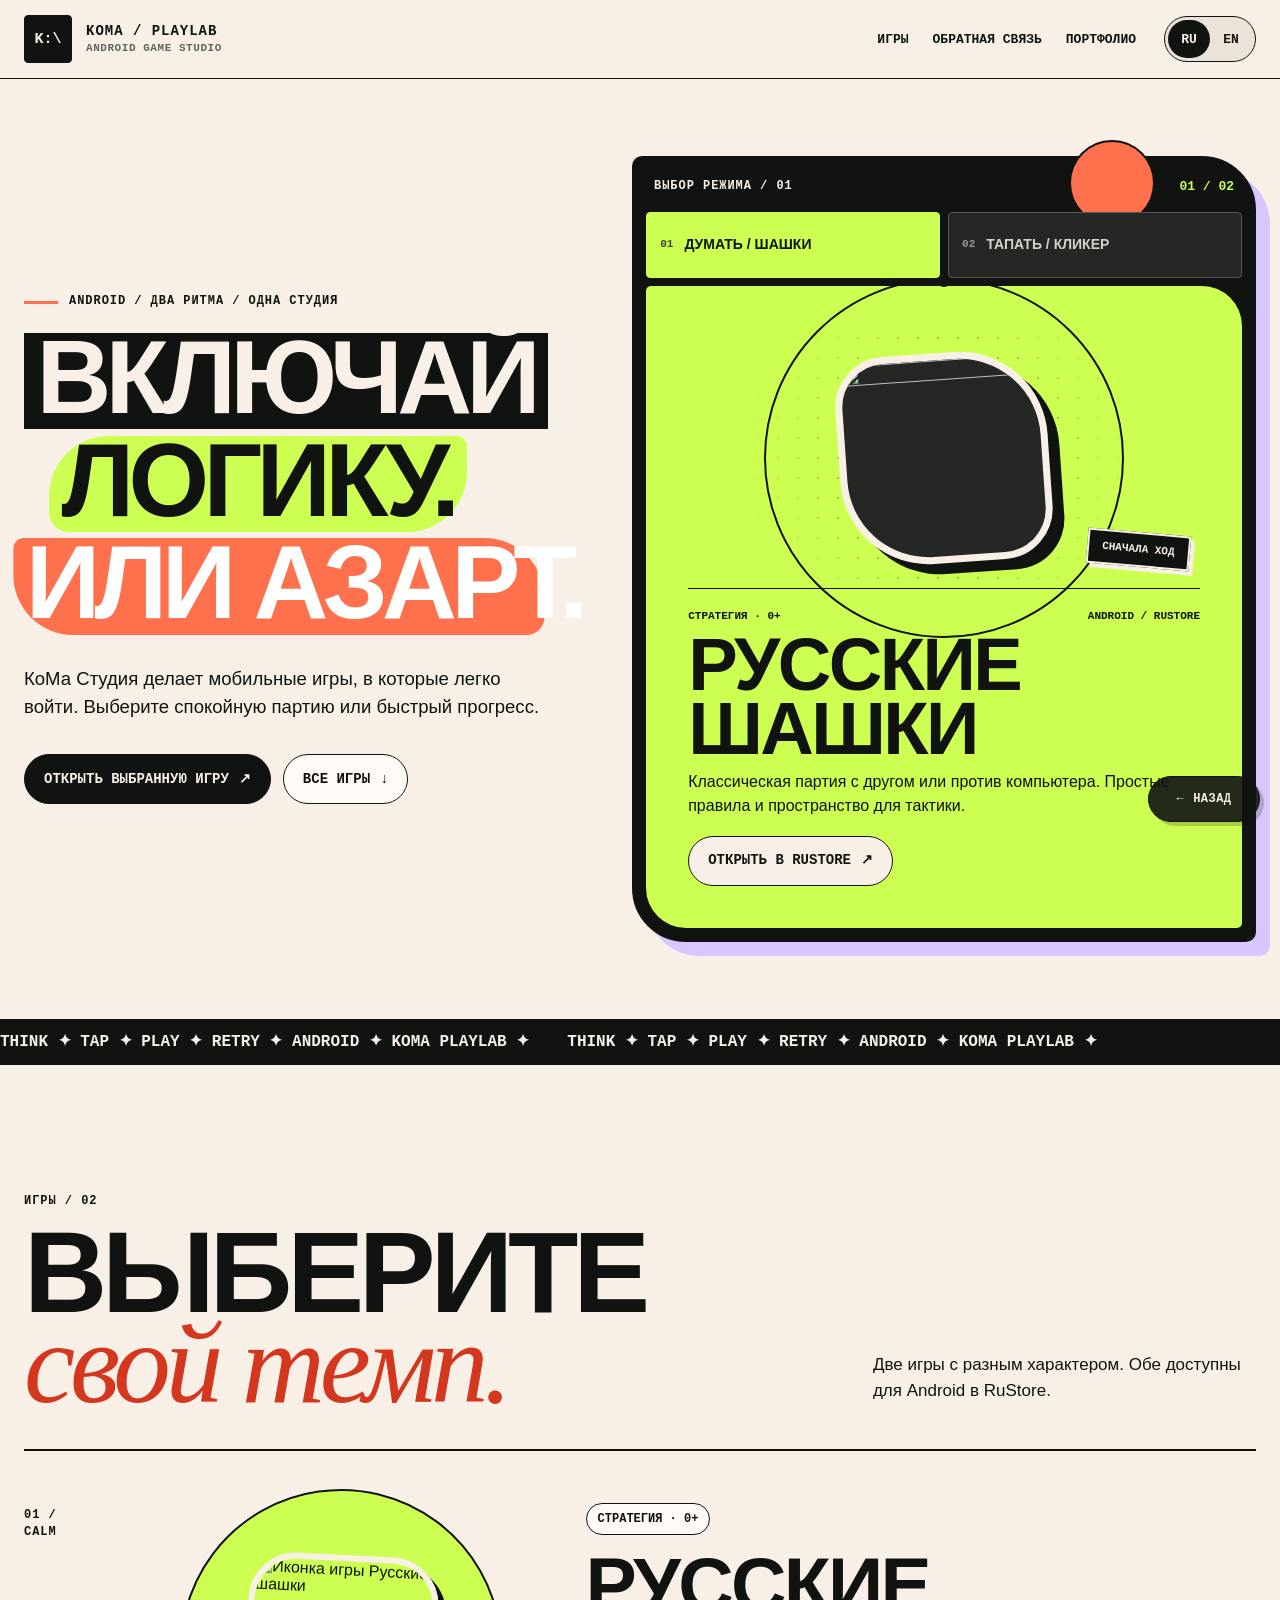
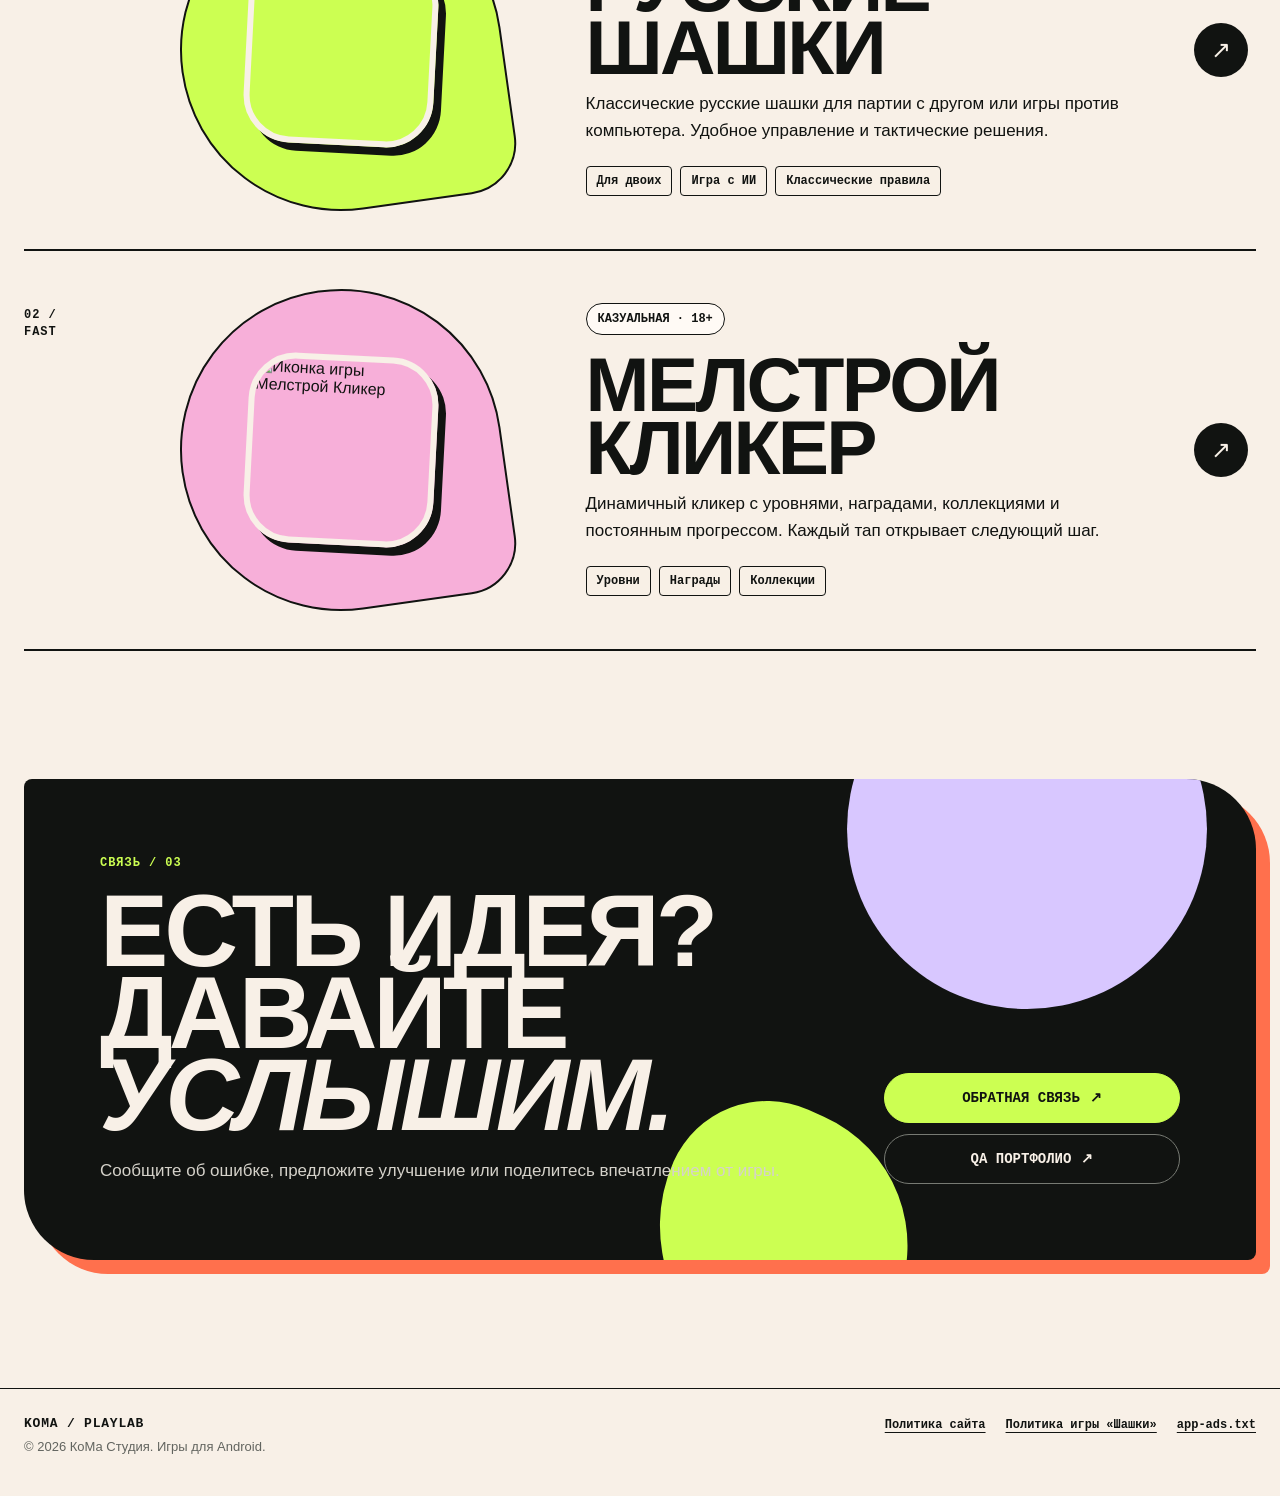
==== commit c38faa80: "Fix mobile heading wrap and add back navigation" ====
--- a/index.html
+++ b/index.html
@@ -19,6 +19,7 @@
   <title>КоМа Студия | Игры для Android</title>
   <link rel="stylesheet" href="assets/koma.css?v=20260905-play-pulse">
   <script src="assets/koma.js?v=20260905-play-pulse" defer></script>
+  <script src="assets/back-button.js?v=20260905-history" defer></script>
 </head>
 <body>
   <a class="skip-link" href="#content" data-i18n="skip">К содержанию</a>
--- a/assets/koma.css
+++ b/assets/koma.css
@@ -169,7 +169,7 @@
   letter-spacing: -.055em;
   text-transform: uppercase;
 }
-.hero-word { position: relative; max-width: 100%; padding: .04em .12em .11em; overflow-wrap: anywhere; }
+.hero-word { position: relative; max-width: 100%; padding: .04em .12em .11em; overflow-wrap: normal; white-space: nowrap; }
 .hero-word--ink { color: var(--paper); background: var(--ink); }
 .hero-word--lime { margin-top: .06em; background: var(--lime); border-radius: 60px 10px 60px 20px; transform: translateX(6%); }
 .hero-word--coral { margin-top: .06em; color: #fff; background: var(--coral); border-radius: 10px 60px 18px 60px; transform: translateX(-2%); }
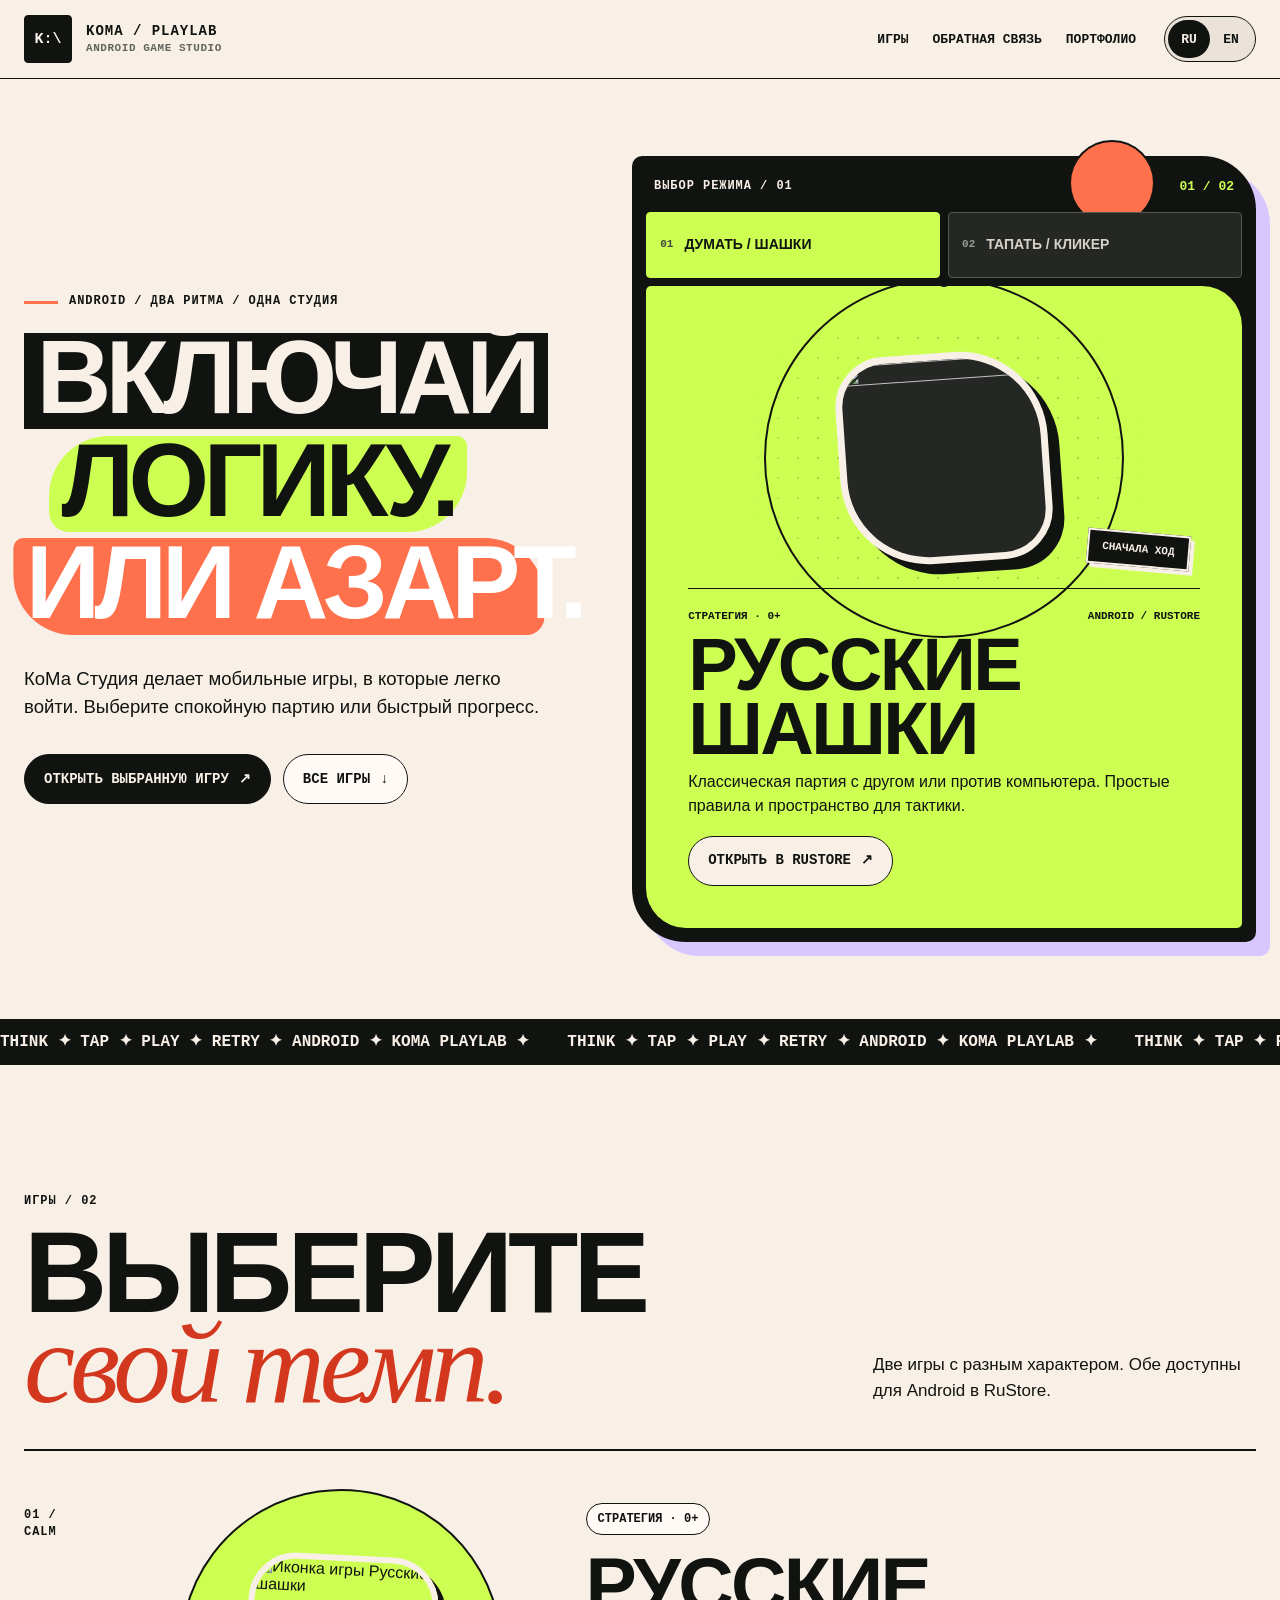
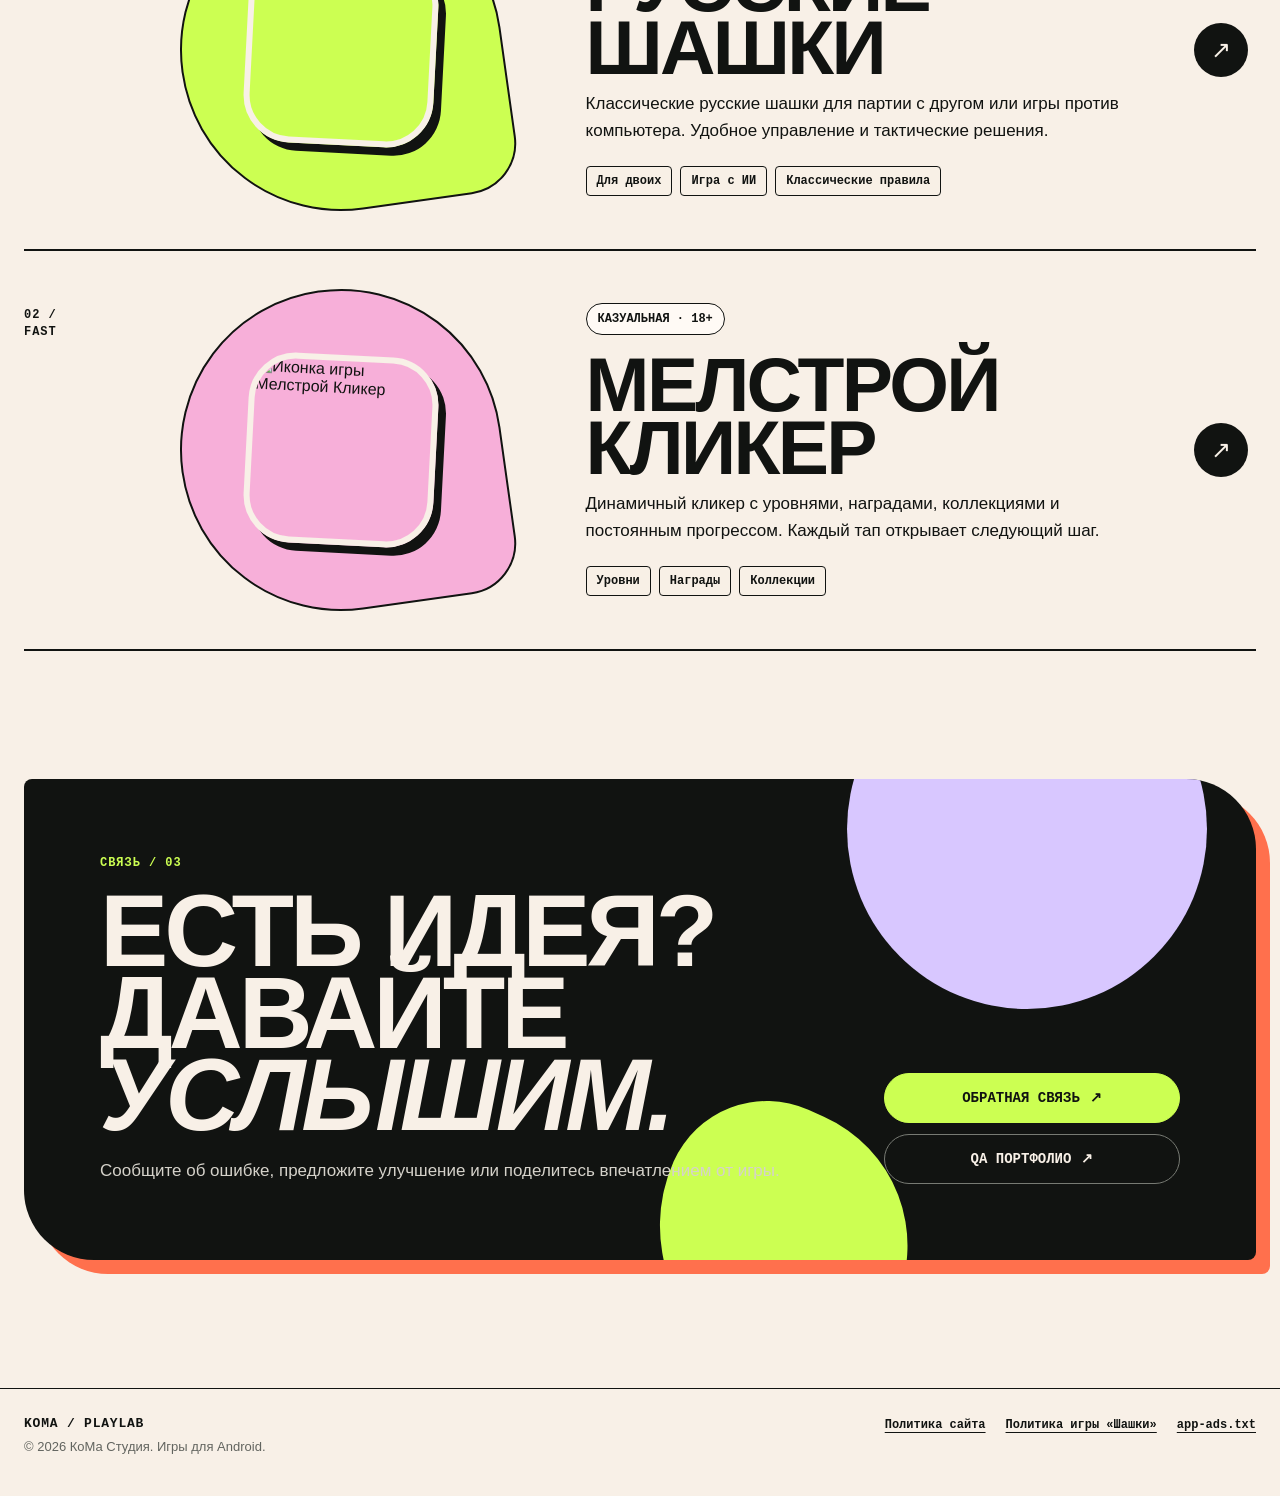
==== commit f6a343cc: "Make ticker seamless and add branded favicon" ====
--- a/index.html
+++ b/index.html
@@ -88,10 +88,9 @@
       </div>
     </section>
 
-    <div class="ticker" aria-hidden="true">
-      <div class="ticker-track">
-        <span>THINK ✦ TAP ✦ PLAY ✦ RETRY ✦ ANDROID ✦ KOMA PLAYLAB ✦ </span>
-        <span>THINK ✦ TAP ✦ PLAY ✦ RETRY ✦ ANDROID ✦ KOMA PLAYLAB ✦ </span>
+    <div class="ticker" data-marquee aria-hidden="true">
+      <div class="ticker-track" data-marquee-track>
+        <span data-marquee-item>THINK ✦ TAP ✦ PLAY ✦ RETRY ✦ ANDROID ✦ KOMA PLAYLAB ✦ </span>
       </div>
     </div>
 
--- a/assets/koma.css
+++ b/assets/koma.css
@@ -324,9 +324,15 @@
   padding: 14px 0;
   font: 800 16px/1 var(--mono);
   text-transform: uppercase;
-  animation: ticker-move 26s linear infinite;
-}
-.ticker-track span { padding-right: 38px; white-space: nowrap; }
+  animation: ticker-move var(--marquee-duration, 26s) linear infinite;
+  will-change: transform;
+}
+.ticker-track [data-marquee-item],
+.ticker-track [data-marquee-clone] {
+  flex: 0 0 auto;
+  padding-right: 38px;
+  white-space: nowrap;
+}
 
 .games { padding-block: clamp(80px, 10vw, 150px); }
 .section-head {
@@ -574,7 +580,7 @@
 }
 @keyframes brand-type { 45% { color: #d3381f; letter-spacing: .18em; } }
 @keyframes ring-turn { to { transform: rotate(360deg); } }
-@keyframes ticker-move { to { transform: translateX(-50%); } }
+@keyframes ticker-move { to { transform: translate3d(calc(-1 * var(--marquee-distance, 50%)), 0, 0); } }
 @keyframes contact-shape { to { border-radius: 28% 72% 66% 34%; transform: translate(28px, 24px) rotate(18deg); } }
 
 @media (max-width: 1040px) {
